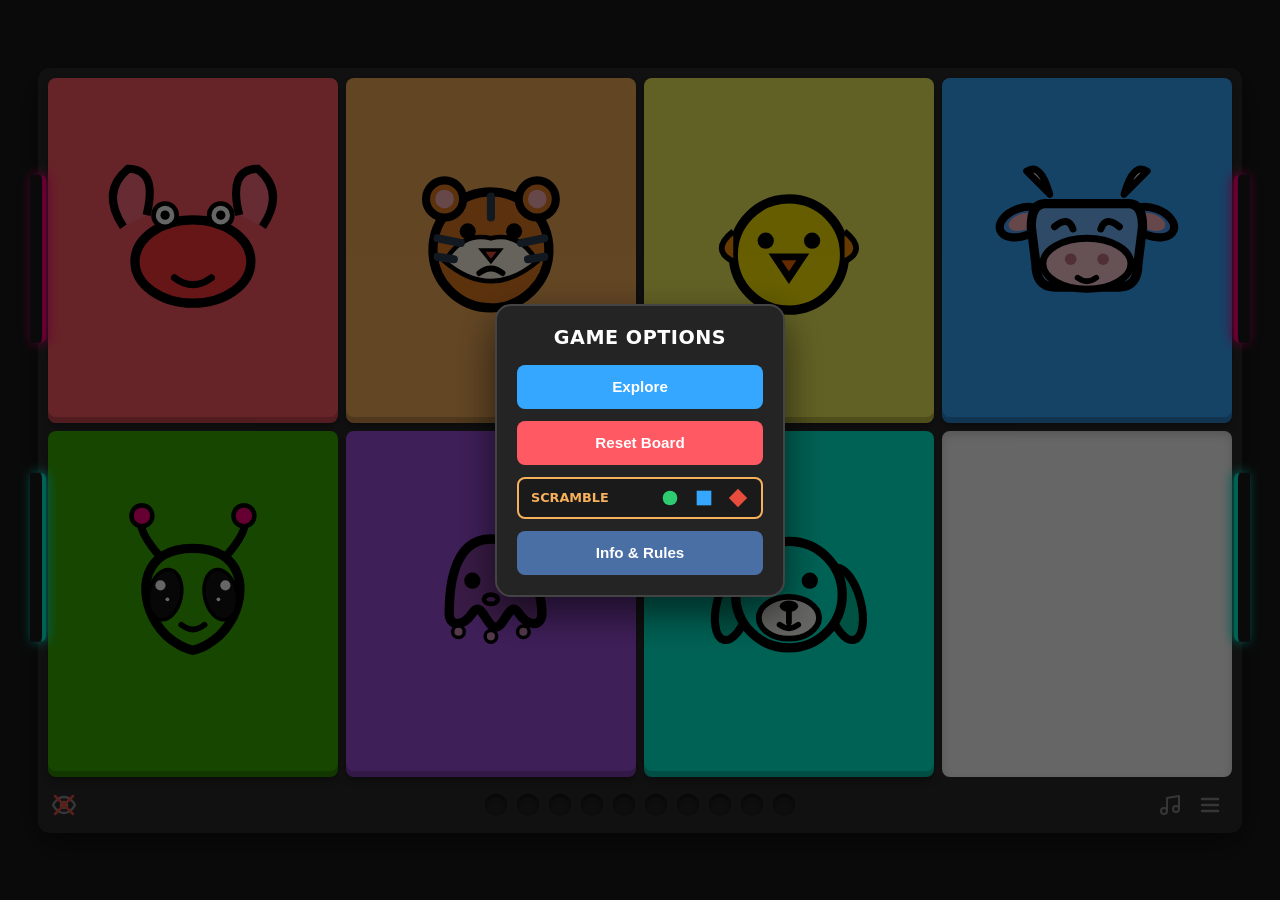
==== index.html @ 6afaab6a "Add files via upload" ====
<!DOCTYPE html>
<html lang="en">
<head>
    <meta charset="UTF-8">
    <meta name="viewport" content="viewport-fit=cover, width=device-width, initial-scale=1.0, minimum-scale=1.0, maximum-scale=1.0, user-scalable=no" />
    <meta name="theme-color" content="#000000" />
    <link rel="manifest" href="manifest.json">
    <meta name="apple-mobile-web-app-capable" content="yes">
    <meta name="apple-mobile-web-app-status-bar-style" content="black-translucent">

 <script>
  // Register the service worker
  if ('serviceWorker' in navigator) {
    window.addEventListener('load', () => {
      navigator.serviceWorker.register('./sw.js');
    });
  }
 </script>
    <title>Slide 'n Swap</title>
    <link rel="stylesheet" href="style.css">
</head>
<body>

    <div class="game-wrapper">

        <div class="game-container">
            <div class="door door-left door-top"></div>
            <div class="door door-right door-top"></div>
            <div class="door door-left door-bottom"></div>
            <div class="door door-right door-bottom"></div>

            <div class="grid" id="game-grid">
                <div class="tile tile-1" data-tile-id="0"><div class="character-slot"></div></div>
                <div class="tile tile-2" data-tile-id="1"><div class="character-slot"></div></div>
                <div class="tile tile-3" data-tile-id="2"><div class="character-slot"></div></div>
                <div class="tile tile-4" data-tile-id="3"><div class="character-slot"></div></div>
                <div class="tile tile-5" data-tile-id="4"><div class="character-slot"></div></div>
                <div class="tile tile-6" data-tile-id="5"><div class="character-slot"></div></div>
                <div class="tile tile-7" data-tile-id="6"><div class="character-slot"></div></div>
                <div class="tile tile-empty" data-tile-id="7"><div class="character-slot"></div></div>
            </div>

            <div class="jewel-dashboard-row">
  <button id="btn-eye-solution" class="track-action-btn state-blind" title="Toggle Solution Visibility">
    <svg viewBox="0 0 24 24" fill="none" stroke="currentColor" stroke-width="2.5" stroke-linecap="round" stroke-linejoin="round">
        <path d="M1 12s4-8 11-8 11 8 11 8-4 8-11 8-11-8-11-8z"></path>
        <circle cx="12" cy="12" r="3"></circle>
        <line class="eye-slash-1" x1="3" y1="3" x2="21" y2="21"></line>
        <line class="eye-slash-2" x1="21" y1="3" x2="3" y2="21"></line>
    </svg>
</button>

    <div class="jewel-track" id="jewel-track">
        <div class="jewel"></div>
        <div class="jewel"></div>
        <div class="jewel"></div>
        <div class="jewel"></div>
        <div class="jewel"></div>
        <div class="jewel"></div>
        <div class="jewel"></div>
        <div class="jewel"></div>
        <div class="jewel"></div>
        <div class="jewel"></div>
    </div>

    <div class="track-action-group-right">
       <button id="btn-audio-toggle" class="track-action-btn" aria-label="Toggle Music Loop">
    <svg id="svg-sound-on" viewBox="0 0 24 24" fill="none" stroke="currentColor" stroke-width="2" stroke-linecap="round" stroke-linejoin="round">
        <path d="M9 18V5l12-2v13"></path>
        <circle cx="6" cy="18" r="3"></circle>
        <circle cx="18" cy="16" r="3"></circle>
    </svg>
    
    <svg id="svg-sound-off" viewBox="0 0 24 24" fill="none" stroke="currentColor" stroke-width="2" stroke-linecap="round" stroke-linejoin="round" style="display: none;">
    <path d="M9 18V5l12-2v13"></path>
    <circle cx="6" cy="18" r="3"></circle>
    <circle cx="18" cy="16" r="3"></circle>
    <line x1="3" y1="3" x2="21" y2="21"></line>
</svg>
</button>

        <button id="btn-menu-trigger" class="track-action-btn" title="Game Menu">
            <svg viewBox="0 0 24 24" fill="none" stroke="currentColor" stroke-width="2.5" stroke-linecap="round" stroke-linejoin="round">
                <line x1="4" y1="12" x2="20" y2="12"></line>
                <line x1="4" y1="6" x2="20" y2="6"></line>
                <line x1="4" y1="18" x2="20" y2="18"></line>
            </svg>
        </button>
    </div>
</div>
        </div>

        <div class="menu-overlay" id="menu-overlay">
            <div class="menu-card">
                <h2 class="menu-title">Game Options</h2>

                <div class="menu-button-stack">
                    <button id="menu-btn-continue" class="menu-btn btn-prime">Continue</button>

                    <button id="menu-btn-reset" class="menu-btn btn-danger">Reset Board</button>

                    <div class="menu-scramble-wrapper">
                        <span class="scramble-mini-label">Scramble</span>
                        <div class="scramble-icons-row">
                            <button class="scramble-target-btn" id="scramble-easy" title="Easy Scramble">
                                <svg viewBox="0 0 24 24"><circle cx="12" cy="12" r="8" fill="#2ecc71"/></svg>
                            </button>
                            <button class="scramble-target-btn" id="scramble-medium" title="Medium Scramble">
                                <svg viewBox="0 0 24 24"><rect x="4" y="4" width="16" height="16" fill="#35a7ff"/></svg>
                            </button>
                            <button class="scramble-target-btn" id="scramble-hard" title="Hard Scramble">
                                <svg viewBox="0 0 24 24"><polygon points="12,2 22,12 12,22 2,12" fill="#e74c3c"/></svg>
                            </button>
                        </div>
                    </div>

                    <button id="menu-btn-info" class="menu-btn btn-info">Info &amp; Rules</button>
                </div>
            </div>
        </div>

    </div>
    <div id="custom-rules-overlay">
    <div class="custom-rules-card">
        <h2 class="custom-rules-title">How to Play</h2>

       <div class="custom-rules-body">
  <ul>
    <li><strong>Goal:</strong> Scramble the puzzle, then return each colored character to the tile that matches its color.</li>
    <li><strong>Slide &amp; Swap:</strong> Slide a character into an open tile. Whenever you move a character, its two neighbors swap places too!</li>
    <li><strong>Pac-Man Doors:</strong> Moving off the left or right edges wraps characters around to the opposite side. (Yes, characters wrapped around opposite edges count as neighbors!)</li>
    <li><strong>Hints:</strong> Tap the closed Eye icon to view the exact sequence of moves needed to solve the puzzle.</li>
</ul>
    <div class="custom-rules-footer">
        <p>Theoretical Basis:</p>
        <a href="https://homepages.gac.edu/~jsiehler/games/slideSwap-start.html" target="_blank">
            Slide &amp; Swap on Cubic Graphs ↗
        </a>
        
        <p style="margin-top: 10px;">Audio Credit:</p>
        <a href="https://www.youtube.com/@GoldenPalmRecorders/featured" target="_blank">
            Nebula, Artist: The Grey Room ↗
        </a>
    </div>
</div>

        <button id="btn-custom-rules-close">Back to Menu</button>
    </div>
</div>
    <script src="puzzle_library_final.js"></script>
    <script src="animal_templates.js"></script>
    <script src="app.js"></script>
</body>
</html>
---- style.css ----
* {
box-sizing: border-box;
margin: 0;
padding: 0;
}

/* 1. THE EMBEDDED UNDERLAY */
html {
    background-color: #000000 !important;
    width: 100%;
    height: 100%;
    overflow: hidden;
}

/* 2. THE PLAYING THEATER CANVAS */
body {
    width: 100%;
    height: 100%;
    background-color: #1a1a1a;
    padding: env(safe-area-inset-top, 0) env(safe-area-inset-right, 0) env(safe-area-inset-bottom, 0) env(safe-area-inset-left, 0);
    display: flex;
    justify-content: center;
    align-items: center;
    overflow: hidden;
    font-family: system-ui, -apple-system, BlinkMacSystemFont, 'Segoe UI', Roboto, sans-serif;
}

/* --- THE TRANSITION ENGINE (PORTRAIT INTO LANDSCAPE) --- */

/* Master alignment container */
.game-wrapper {
    display: flex;
    flex-direction: column;
    align-items: center;
    justify-content: center;
    width: 100%;
    height: 100%;
    transition: transform 0.3s cubic-bezier(0.4, 0, 0.2, 1);
}

/* THE SCREEN OPTIMIZER: Default Landscape Rules */
.game-container {
    position: relative;
    height: 85vh;          /* Adjusted slightly to guarantee toolbar clearance */
    width: 170vh;          /* Locked 2:1 aspect ratio matching the grid framework */
    max-width: 94vw;
    background: #2a2a2a;
    padding: 10px;
    border-radius: 12px;
    box-shadow: 0 12px 32px rgba(0, 0, 0, 0.5);
    display: flex;
    flex-direction: column;
    gap: 10px;
}

/* --- SMART AUTOROTATION FALLBACK ---
 *  If the game has started (.game-active) and they are holding it vertically,
 *  we rotate the entire wrapper 90 degrees so the board layouts fit perfectly. */
@media screen and (orientation: portrait) {
    body.game-active .game-wrapper {
        transform: rotate(90deg);
        transform-origin: center center;
        width: 100vh;  /* Swap viewport dependencies during rotation */
        height: 100vw;
    }

    body.game-active .game-container {
        height: 85vw;  /* Evaluates width as height because of the 90 deg canvas pivot */
        width: 170vw;
        max-width: 94vh;
    }
}

/* 2x4 Grid Core */
.grid {
    display: grid;
    grid-template-columns: repeat(4, 1fr);
    grid-template-rows: repeat(2, 1fr);
    gap: 8px;
    flex: 1;
    width: 100%;
}

/* Skinny Jewel Dashboard Row */
.jewel-dashboard-row {
    display: flex;
    justify-content: space-between;
    align-items: center;
    width: 100%;
    height: 36px;
    padding: 0 4px;
}

/* --- UPGRADED JEWEL CONTAINER & SIZING --- */
.jewel-track {
    display: flex;
    justify-content: center;
    align-items: center;
    gap: 10px;
    flex-grow: 1;
}

.jewel {
    width: 22px;
    height: 22px;
    border-radius: 50%;
    background-color: #222222;
    box-shadow: inset 0 2px 4px rgba(0, 0, 0, 0.6), 0 1px 1px rgba(255, 255, 255, 0.05);
    transition: all 0.25s ease-in-out;
}

#btn-eye-solution {
flex-basis: 76px;
display: flex;
justify-content: flex-start;
}

.track-action-group-right {
    flex-basis: 76px;
    display: flex;
    justify-content: flex-end;
    align-items: center;
    gap: 4px;
}

/* Inline Action Icons */
.track-action-btn {
    background: none;
    border: none;
    color: #888888;
    width: 36px;
    height: 36px;
    display: flex;
    align-items: center;
    justify-content: center;
    cursor: pointer;
    transition: opacity 0.2s ease, filter 0.2s ease, color 0.15s, transform 0.1s;
}

.track-action-btn:hover { color: #ffffff; }
.track-action-btn:active { transform: scale(0.9); }
.track-action-btn svg { width: 24px; height: 24px; }

#btn-eye-solution.inactive {
opacity: 0.4;
filter: grayscale(1);
}

#btn-eye-solution:not(.inactive) .eye-slash-line {
display: none;
}

/* --- HIGH-INTENSITY NEON GLOW STATES --- */
.jewel.jewel-red {
    background-color: hsl(355, 100%, 60%);
    box-shadow: 0 0 14px hsl(355, 100%, 60%), inset 0 2px 2px rgba(255, 255, 255, 0.6);
}
.jewel.jewel-orange {
    background-color: hsl(28, 100%, 55%);
    box-shadow: 0 0 14px hsl(28, 100%, 55%), inset 0 2px 2px rgba(255, 255, 255, 0.6);
}
.jewel.jewel-yellow {
    background-color: hsl(55, 100%, 55%);
    box-shadow: 0 0 14px hsl(55, 100%, 55%), inset 0 2px 2px rgba(255, 255, 255, 0.6);
}
.jewel.jewel-blue {
    background-color: hsl(205, 100%, 55%);
    box-shadow: 0 0 14px hsl(205, 100%, 55%), inset 0 2px 2px rgba(255, 255, 255, 0.6);
}
.jewel.jewel-green {
    background-color: hsl(101, 100%, 35%);
    box-shadow: 0 0 16px hsl(101, 100%, 35%), inset 0 2px 2px rgba(255, 255, 255, 0.5);
}
.jewel.jewel-purple {
    background-color: hsl(275, 100%, 60%);
    box-shadow: 0 0 14px hsl(275, 100%, 60%), inset 0 2px 2px rgba(255, 255, 255, 0.6);
}
.jewel.jewel-teal {
    background-color: hsl(170, 100%, 50%);
    box-shadow: 0 0 14px hsl(170, 100%, 50%), inset 0 2px 2px rgba(255, 255, 255, 0.6);
}

.jewel.unlit {
    background-color: #1a1a1a !important;
    box-shadow: inset 0 3px 5px rgba(0, 0, 0, 0.8) !important;
}

/* Base Tile Styling Elements */
.tile {
    position: relative;
    border-radius: 8px;
    display: flex;
    justify-content: center;
    align-items: center;
    box-shadow: inset 0 -6px 0 rgba(0, 0, 0, 0.2), 0 4px 6px rgba(0, 0, 0, 0.3);
    overflow: hidden;
    user-select: none;
}

.tile-1 { background-color: #ff5964; }
.tile-2 { background-color: #f7b05b; }
.tile-3 { background-color: #f5f35c; }
.tile-4 { background-color: #35a7ff; }
.tile-5 { background-color: #38b000; }
.tile-6 { background-color: #9d4edd; }
.tile-7 { background-color: #00f5d4; }
.tile-empty {
    background-color: #ffffff;
    box-shadow: inset 0 4px 8px rgba(0, 0, 0, 0.15);
}

.character-slot {
    width: 80%;
    height: 80%;
    display: flex;
    justify-content: center;
    align-items: center;
    cursor: pointer;
}

/* Pac-Man Portals Structuring */
.door {
    position: absolute;
    width: 16px;
    height: 22%;
    background-color: #1a1a1a;
    z-index: 10;
}

.door-left { left: -8px; border-radius: 0 6px 6px 0; }
.door-right { right: -8px; border-radius: 6px 0 0 6px; }
.door-top { top: 25%; transform: translateY(-50%); }
.door-bottom { top: 75%; transform: translateY(-100%); }

.door-top.door-left { border-right: 4px solid #ff007f; filter: drop-shadow(2px 0px 6px #ff007f); }
.door-top.door-right { border-left: 4px solid #ff007f; filter: drop-shadow(-2px 0px 6px #ff007f); }
.door-bottom.door-left { border-right: 4px solid #00f5d4; filter: drop-shadow(2px 0px 6px #00f5d4); }
.door-bottom.door-right { border-left: 4px solid #00f5d4; filter: drop-shadow(-2px 0px 6px #00f5d4); }

/* --- Full Screen Menu Overlay System --- */
#menu-overlay, #custom-rules-overlay {
touch-action: pan-y;
}

.menu-overlay {
    position: fixed;
    top: 0;
    left: 0;
    width: 100vw;
    height: 100vh;
    background-color: rgba(0, 0, 0, 0.6); /* Slightly darker context clarity */
    z-index: 500; /* Pulled forward over rotated environments */
    display: flex;
    justify-content: center;
    align-items: center;
    opacity: 0;
    pointer-events: none;
    transition: opacity 0.2s ease;
}

.menu-overlay.active {
    opacity: 1;
    pointer-events: auto;
}

.menu-card {
    background-color: #242424;
    border: 2px solid #444444;
    border-radius: 16px;
    width: 290px;
    padding: 20px;
    box-shadow: 0 16px 40px rgba(0, 0, 0, 0.6);
    text-align: center;
    transform: translateY(20px);
    transition: transform 0.2s ease;
}

.menu-overlay.active .menu-card {
    transform: translateY(0);
}

.menu-title {
    color: #ffffff;
    font-size: 1.2rem;
    font-weight: 700;
    margin-bottom: 16px;
    text-transform: uppercase;
    letter-spacing: 0.5px;
}

.menu-button-stack {
    display: flex;
    flex-direction: column;
    gap: 12px;
}

.menu-btn {
    width: 100%;
    height: 44px;
    font-size: 0.95rem;
    font-weight: 600;
    border: none;
    border-radius: 8px;
    cursor: pointer;
    color: #ffffff;
    transition: filter 0.1s, transform 0.1s;
}

.menu-btn:active { transform: scale(0.97); }
.menu-btn:hover { filter: brightness(1.1); }

.btn-prime { background-color: #35a7ff; }
.btn-danger { background-color: #ff5964; }
.btn-info { background-color: #4a6fa5; }

.menu-scramble-wrapper {
    background-color: #1a1a1a;
    border: 2px solid #f7b05b;
    border-radius: 8px;
    padding: 8px 12px;
    display: flex;
    align-items: center;
    justify-content: space-between;
}

.scramble-mini-label {
    color: #f7b05b;
    font-weight: 700;
    font-size: 0.8rem;
    text-transform: uppercase;
}

.scramble-icons-row {
    display: flex;
    gap: 12px;
    align-items: center;
}

.scramble-target-btn {
    background: none;
    border: none;
    cursor: pointer;
    width: 22px;
    height: 22px;
    padding: 0;
    transition: transform 0.1s;
}

.scramble-target-btn:active { transform: scale(0.85); }
.scramble-target-btn svg { width: 100%; height: 100%; }

.character-slot.at-home { animation: homeGlowPulse 1.6s infinite ease-in-out; }
@keyframes homeGlowPulse {
    0%, 100% { box-shadow: inset 0 0 12px rgba(0, 0, 0, 0.4); border-radius: 8px; }
    50% { box-shadow: inset 0 0 26px rgba(0, 0, 0, 0.9); border-radius: 8px; }
}

.jewel.lit {
    background-color: #00f5d4;
    box-shadow: 0 0 8px #00f5d4, inset 0 2px 2px rgba(255, 255, 255, 0.5);
}

.jewel.solved {
    background-color: #2ecc71;
    box-shadow: 0 0 12px #2ecc71, inset 0 2px 2px rgba(255, 255, 255, 0.5);
    animation: jewelWinPulse 1s infinite alternate;
}

@keyframes jewelWinPulse {
    0% { filter: brightness(1); transform: scale(1); }
    100% { filter: brightness(1.3); transform: scale(1.05); }
}

.jewel.hidden-mode {
    background-color: #2b2b36 !important;
    box-shadow: inset 0 2px 4px rgba(0, 0, 0, 0.7), 0 0 4px rgba(157, 78, 221, 0.2) !important;
    opacity: 1.0 !important;
}

#custom-rules-overlay {
position: fixed;
top: 0;
left: 0;
width: 100vw;
height: 100vh;
background-color: rgba(0, 0, 0, 0.6);
z-index: 600;
display: none;
overflow-y: auto;
-webkit-overflow-scrolling: touch;
padding: 20px 0;
box-sizing: border-box;
}

.custom-rules-card {
    background-color: #242424;
    border: 2px solid #f7b05b;
    border-radius: 16px;
    width: 290px;
    padding: 20px;
    box-shadow: 0 16px 40px rgba(0, 0, 0, 0.7);
    text-align: center;
    font-family: system-ui, -apple-system, sans-serif;
    margin: auto;
}

.custom-rules-title {
    color: #ffffff;
    font-size: 1.2rem;
    margin-bottom: 16px;
    text-transform: uppercase;
    letter-spacing: 0.5px;
}

.custom-rules-body ul {
    text-align: left;
    padding-left: 18px;
    line-height: 1.5;
    font-size: 14px;
    color: #e0e0e6;
    margin-bottom: 15px;
}

.custom-rules-body li {
    margin-bottom: 10px;
}

.custom-rules-footer {
    background: rgba(0, 0, 0, 0.2);
    padding: 8px;
    border-radius: 6px;
    margin-bottom: 15px;
    font-size: 13px;
}

.custom-rules-footer p {
    color: #888888;
    font-size: 11px;
    margin-bottom: 2px;
    text-transform: uppercase;
}

.custom-rules-footer a {
    color: #35a7ff;
    text-decoration: none;
    font-weight: bold;
}

#btn-custom-rules-close {
width: 100%;
height: 44px;
font-size: 0.95rem;
font-weight: 600;
border: none;
border-radius: 8px;
cursor: pointer;
background-color: #35a7ff;
color: #ffffff;
transition: transform 0.1s;
}

#btn-custom-rules-close:active {
transform: scale(0.97);
}

.track-action-btn.state-open .eye-slash-1,
.track-action-btn.state-open .eye-slash-2 {
    display: none;
}

.track-action-btn.state-closed .eye-slash-1 {
    display: block;
    opacity: 0.6;
}
.track-action-btn.state-closed .eye-slash-2 {
    display: none;
}

.track-action-btn.state-blind .eye-slash-1,
.track-action-btn.state-blind .eye-slash-2 {
    display: block;
    stroke: #e74c3c;
}
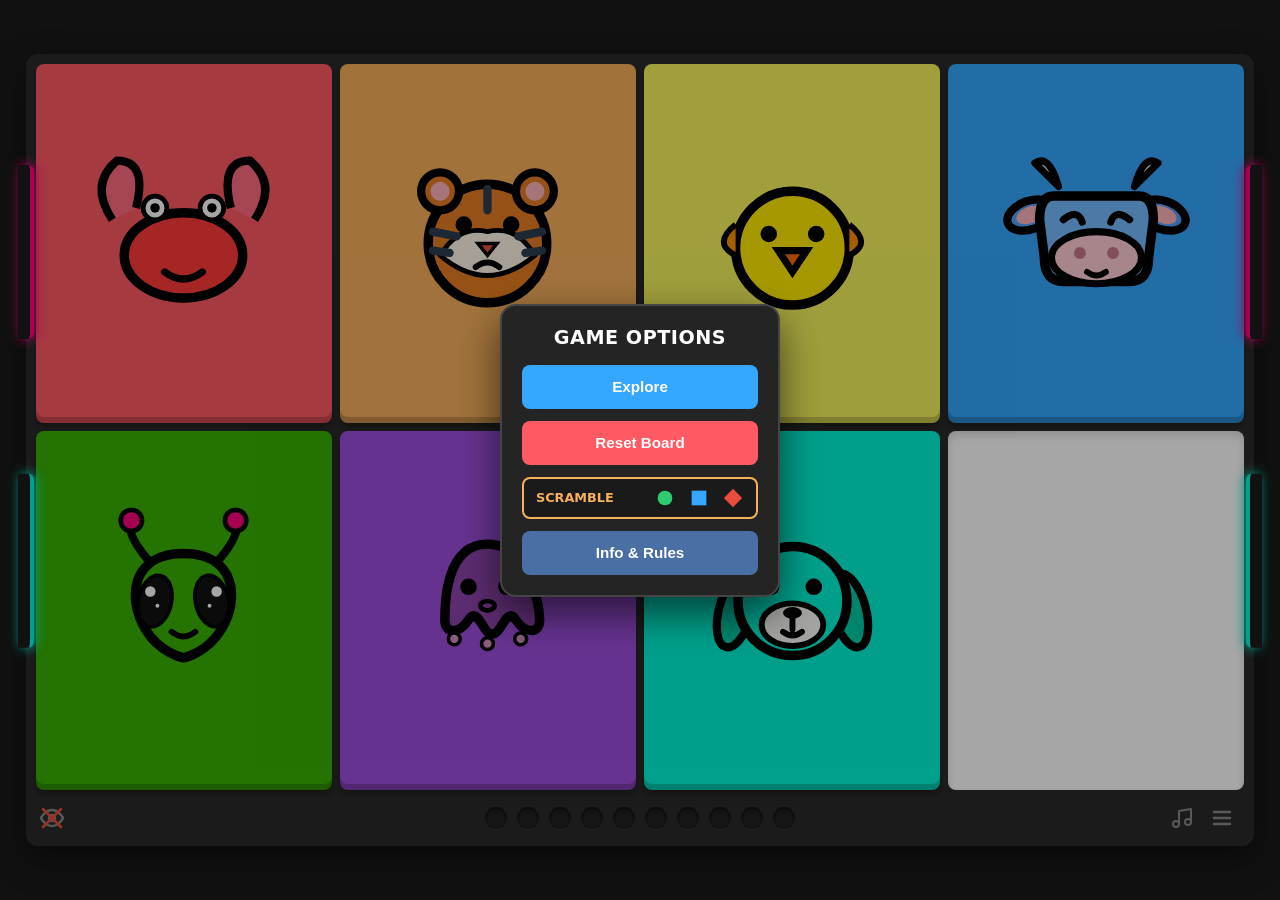
==== commit 23ae1e80: "Add files via upload" ====
--- a/index.html
+++ b/index.html
@@ -20,7 +20,12 @@
     <link rel="stylesheet" href="style.css">
 </head>
 <body>
-
+    <div class="rotate-device-hint">
+    <div class="hint-content">
+        <span class="hint-icon">🔄</span>
+        <p>Please rotate your device to landscape mode to play.</p>
+    </div>
+</div>
     <div class="game-wrapper">
 
         <div class="game-container">
--- a/style.css
+++ b/style.css
@@ -1,33 +1,35 @@
 * {
-box-sizing: border-box;
-margin: 0;
-padding: 0;
-}
-
-/* 1. THE EMBEDDED UNDERLAY */
+    box-sizing: border-box;
+    margin: 0;
+    padding: 0;
+}
+
+/* 1. THE EMBEDDED UNDERLAY (Fills the phone's outer notch/bezel edges) */
 html {
-    background-color: #000000 !important;
+    background-color: #000000 !important; /* Pure black outer frame */
     width: 100%;
     height: 100%;
     overflow: hidden;
 }
 
-/* 2. THE PLAYING THEATER CANVAS */
+/* 2. THE PLAYING THEATER CANVAS (Your sleek game screen) */
 body {
     width: 100%;
     height: 100%;
-    background-color: #1a1a1a;
+    background-color: #1a1a1a; /* Your preferred dark charcoal canvas stays intact! */
+    
+    /* Safely bleed the charcoal background out to the screen edges, 
+       while letting the 'html' rule above keep the status borders masked */
     padding: env(safe-area-inset-top, 0) env(safe-area-inset-right, 0) env(safe-area-inset-bottom, 0) env(safe-area-inset-left, 0);
+
+    /* Keep your perfect centered layout mechanics */
     display: flex;
     justify-content: center;
     align-items: center;
     overflow: hidden;
     font-family: system-ui, -apple-system, BlinkMacSystemFont, 'Segoe UI', Roboto, sans-serif;
 }
-
-/* --- THE TRANSITION ENGINE (PORTRAIT INTO LANDSCAPE) --- */
-
-/* Master alignment container */
+/* Master alignment container - strips out extra vertical padding completely */
 .game-wrapper {
     display: flex;
     flex-direction: column;
@@ -35,59 +37,44 @@
     justify-content: center;
     width: 100%;
     height: 100%;
-    transition: transform 0.3s cubic-bezier(0.4, 0, 0.2, 1);
-}
-
-/* THE SCREEN OPTIMIZER: Default Landscape Rules */
+}
+
+/* THE VERTICAL MAXIMIZER:
+ * Instead of tracking width, we lock height to 88% of the physical screen height.
+ * Since the board matrix is a 4x2 grid (a 2:1 ratio), the width becomes exactly double that!
+ */
 .game-container {
     position: relative;
-    height: 85vh;          /* Adjusted slightly to guarantee toolbar clearance */
-    width: 170vh;          /* Locked 2:1 aspect ratio matching the grid framework */
-    max-width: 94vw;
+    height: 88vh;          /* Consumes nearly all vertical screen estate safely */
+    width: 176vh;          /* Mathematically locked 2:1 aspect ratio asset box (88 * 2) */
+    max-width: 96vw;       /* Safety guardrail so it doesn't bleed off the sides on ultra-narrow phones */
+
     background: #2a2a2a;
-    padding: 10px;
-    border-radius: 12px;
+    padding: 10px;         /* Leaner internal padding to maximize the scale of the inner grid tiles */
+    border-radius: 12px;   /* Slightly tighter corners to match the dense mobile profile */
     box-shadow: 0 12px 32px rgba(0, 0, 0, 0.5);
     display: flex;
     flex-direction: column;
-    gap: 10px;
-}
-
-/* --- SMART AUTOROTATION FALLBACK ---
- *  If the game has started (.game-active) and they are holding it vertically,
- *  we rotate the entire wrapper 90 degrees so the board layouts fit perfectly. */
-@media screen and (orientation: portrait) {
-    body.game-active .game-wrapper {
-        transform: rotate(90deg);
-        transform-origin: center center;
-        width: 100vh;  /* Swap viewport dependencies during rotation */
-        height: 100vw;
-    }
-
-    body.game-active .game-container {
-        height: 85vw;  /* Evaluates width as height because of the 90 deg canvas pivot */
-        width: 170vw;
-        max-width: 94vh;
-    }
-}
-
-/* 2x4 Grid Core */
+    gap: 10px;             /* Snug gap between tiles and the jewel track */
+}
+
+/* 2x4 Grid Core - Automatically expands to perfectly soak up the new tall container canvas */
 .grid {
     display: grid;
     grid-template-columns: repeat(4, 1fr);
     grid-template-rows: repeat(2, 1fr);
-    gap: 8px;
+    gap: 8px;              /* Tighter tile gutters for a massive, clean arcade tile look */
     flex: 1;
     width: 100%;
 }
 
-/* Skinny Jewel Dashboard Row */
+/* Skinny Jewel Dashboard Row - Sits right at the base with zero wasted margins */
 .jewel-dashboard-row {
     display: flex;
-    justify-content: space-between;
+    justify-content: space-between; /* Spreads flanking zones perfectly edge-to-edge */
     align-items: center;
     width: 100%;
-    height: 36px;
+    height: 36px;          /* Adjusted slightly to scale cleanly with 36px action buttons */
     padding: 0 4px;
 }
 
@@ -96,34 +83,37 @@
     display: flex;
     justify-content: center;
     align-items: center;
-    gap: 10px;
-    flex-grow: 1;
+    gap: 10px;             /* Generous spacing between indicators */
+    flex-grow: 1;          /* Claims the entire middle row column channel dynamically */
 }
 
 .jewel {
-    width: 22px;
-    height: 22px;
+    width: 22px;        /* Increased size from standard dots */
+    height: 22px;       /* Increased size from standard dots */
     border-radius: 50%;
-    background-color: #222222;
+    background-color: #222222; /* Sleek, dark default socket */
     box-shadow: inset 0 2px 4px rgba(0, 0, 0, 0.6), 0 1px 1px rgba(255, 255, 255, 0.05);
-    transition: all 0.25s ease-in-out;
-}
-
+    transition: all 0.25s ease-in-out; /* Smooth transition when colors snap change */
+}
+
+/* --- THE SYMMETRICAL CENTERING EQUILIBRIUM --- */
+/* We allocate identical layout footprints (2 buttons + gap = 76px) to both boundaries
+ *  to secure absolute pixel alignment for the center track element. */
 #btn-eye-solution {
 flex-basis: 76px;
 display: flex;
-justify-content: flex-start;
+justify-content: flex-start; /* Aligns eye icon flat against the far-left border */
 }
 
 .track-action-group-right {
     flex-basis: 76px;
     display: flex;
-    justify-content: flex-end;
-    align-items: center;
-    gap: 4px;
-}
-
-/* Inline Action Icons */
+    justify-content: flex-end;   /* Aligns menu icon flat against the far-right border */
+    align-items: center;
+    gap: 4px;                    /* Separation spacing between your mute and menu buttons */
+}
+
+/* Inline Action Icons Left/Right of Jewels */
 .track-action-btn {
     background: none;
     border: none;
@@ -141,16 +131,18 @@
 .track-action-btn:active { transform: scale(0.9); }
 .track-action-btn svg { width: 24px; height: 24px; }
 
+/* Optional visual feedback for the eye button itself when active vs inactive */
 #btn-eye-solution.inactive {
 opacity: 0.4;
 filter: grayscale(1);
 }
 
+/* When the eye button is active (showing solutions), hide the crossed-out slash line */
 #btn-eye-solution:not(.inactive) .eye-slash-line {
 display: none;
 }
 
-/* --- HIGH-INTENSITY NEON GLOW STATES --- */
+/* --- HIGH-INTENSITY NEON EMBEDDED GLOW STATES --- */
 .jewel.jewel-red {
     background-color: hsl(355, 100%, 60%);
     box-shadow: 0 0 14px hsl(355, 100%, 60%), inset 0 2px 2px rgba(255, 255, 255, 0.6);
@@ -168,6 +160,7 @@
     box-shadow: 0 0 14px hsl(205, 100%, 55%), inset 0 2px 2px rgba(255, 255, 255, 0.6);
 }
 .jewel.jewel-green {
+    /* 🎨 MATCHED TO TILE-5 (#38b000) */
     background-color: hsl(101, 100%, 35%);
     box-shadow: 0 0 16px hsl(101, 100%, 35%), inset 0 2px 2px rgba(255, 255, 255, 0.5);
 }
@@ -180,6 +173,7 @@
     box-shadow: 0 0 14px hsl(170, 100%, 50%), inset 0 2px 2px rgba(255, 255, 255, 0.6);
 }
 
+/* For complete unlit placeholder slots */
 .jewel.unlit {
     background-color: #1a1a1a !important;
     box-shadow: inset 0 3px 5px rgba(0, 0, 0, 0.8) !important;
@@ -217,7 +211,7 @@
     align-items: center;
     cursor: pointer;
 }
-
+/* Pac-Man Portals Structuring */
 /* Pac-Man Portals Structuring */
 .door {
     position: absolute;
@@ -229,9 +223,23 @@
 
 .door-left { left: -8px; border-radius: 0 6px 6px 0; }
 .door-right { right: -8px; border-radius: 6px 0 0 6px; }
-.door-top { top: 25%; transform: translateY(-50%); }
-.door-bottom { top: 75%; transform: translateY(-100%); }
-
+
+/* TOP PORTAL CONFIGURATION */
+.door-top {
+    top: 25%;
+    transform: translateY(-50%); /* Keeps default middle anchoring */
+}
+
+/* BOTTOM PORTAL CONFIGURATION */
+.door-bottom {
+    top: 75%;
+    transform: translateY(-100%); /* NEW: Pulls the element up by an extra 1/2 door height! */
+}
+
+.door-left { left: -8px; border-radius: 0 6px 6px 0; }
+.door-right { right: -8px; border-radius: 6px 0 0 6px; }
+
+/* --- Keep all your excellent neon glow states exactly the same --- */
 .door-top.door-left { border-right: 4px solid #ff007f; filter: drop-shadow(2px 0px 6px #ff007f); }
 .door-top.door-right { border-left: 4px solid #ff007f; filter: drop-shadow(-2px 0px 6px #ff007f); }
 .door-bottom.door-left { border-right: 4px solid #00f5d4; filter: drop-shadow(2px 0px 6px #00f5d4); }
@@ -239,17 +247,21 @@
 
 /* --- Full Screen Menu Overlay System --- */
 #menu-overlay, #custom-rules-overlay {
+/* ... your existing styling rules ... */
+
+/* Disables pinch-zoom and double-tap zoom, but allows normal vertical scrolling */
 touch-action: pan-y;
 }
-
 .menu-overlay {
     position: fixed;
     top: 0;
     left: 0;
     width: 100vw;
     height: 100vh;
-    background-color: rgba(0, 0, 0, 0.6); /* Slightly darker context clarity */
-    z-index: 500; /* Pulled forward over rotated environments */
+    background-color: rgba(0, 0, 0, 0.35);
+    backdrop-filter: none;
+    -webkit-backdrop-filter: none;
+    z-index: 100;
     display: flex;
     justify-content: center;
     align-items: center;
@@ -258,6 +270,7 @@
     transition: opacity 0.2s ease;
 }
 
+/* Active overlay state toggle */
 .menu-overlay.active {
     opacity: 1;
     pointer-events: auto;
@@ -267,7 +280,7 @@
     background-color: #242424;
     border: 2px solid #444444;
     border-radius: 16px;
-    width: 290px;
+    width: 280px;
     padding: 20px;
     box-shadow: 0 16px 40px rgba(0, 0, 0, 0.6);
     text-align: center;
@@ -294,6 +307,7 @@
     gap: 12px;
 }
 
+/* Action button configurations inside overlay stack */
 .menu-btn {
     width: 100%;
     height: 44px;
@@ -313,6 +327,7 @@
 .btn-danger { background-color: #ff5964; }
 .btn-info { background-color: #4a6fa5; }
 
+/* Custom Embedded Scramble block in the card framework */
 .menu-scramble-wrapper {
     background-color: #1a1a1a;
     border: 2px solid #f7b05b;
@@ -349,17 +364,20 @@
 .scramble-target-btn:active { transform: scale(0.85); }
 .scramble-target-btn svg { width: 100%; height: 100%; }
 
+/* Home Glow Pulsing System Rules */
 .character-slot.at-home { animation: homeGlowPulse 1.6s infinite ease-in-out; }
 @keyframes homeGlowPulse {
     0%, 100% { box-shadow: inset 0 0 12px rgba(0, 0, 0, 0.4); border-radius: 8px; }
     50% { box-shadow: inset 0 0 26px rgba(0, 0, 0, 0.9); border-radius: 8px; }
 }
 
+/* When a jewel is active/lit during gameplay */
 .jewel.lit {
     background-color: #00f5d4;
     box-shadow: 0 0 8px #00f5d4, inset 0 2px 2px rgba(255, 255, 255, 0.5);
 }
 
+/* When the game is won, flash all jewels neon green! */
 .jewel.solved {
     background-color: #2ecc71;
     box-shadow: 0 0 12px #2ecc71, inset 0 2px 2px rgba(255, 255, 255, 0.5);
@@ -371,12 +389,14 @@
     100% { filter: brightness(1.3); transform: scale(1.05); }
 }
 
+/* Mask state when the user is playing blind (solution hidden) */
 .jewel.hidden-mode {
     background-color: #2b2b36 !important;
     box-shadow: inset 0 2px 4px rgba(0, 0, 0, 0.7), 0 0 4px rgba(157, 78, 221, 0.2) !important;
     opacity: 1.0 !important;
 }
 
+/* Custom Isolated Overlay Container - Now Scrollable */
 #custom-rules-overlay {
 position: fixed;
 top: 0;
@@ -384,7 +404,7 @@
 width: 100vw;
 height: 100vh;
 background-color: rgba(0, 0, 0, 0.6);
-z-index: 600;
+z-index: 200;
 display: none;
 overflow-y: auto;
 -webkit-overflow-scrolling: touch;
@@ -392,6 +412,7 @@
 box-sizing: border-box;
 }
 
+/* The Content Card Box - Shifted to flex margins for safe scrolling */
 .custom-rules-card {
     background-color: #242424;
     border: 2px solid #f7b05b;
@@ -446,6 +467,7 @@
     font-weight: bold;
 }
 
+/* Dedicated Dismiss Button styling */
 #btn-custom-rules-close {
 width: 100%;
 height: 44px;
@@ -462,12 +484,15 @@
 #btn-custom-rules-close:active {
 transform: scale(0.97);
 }
-
+/* --- Eye Button State Modifiers --- */
+
+/* State 0: Open Eye -> Hide all slash lines */
 .track-action-btn.state-open .eye-slash-1,
 .track-action-btn.state-open .eye-slash-2 {
     display: none;
 }
 
+/* State 1: Closed Eye -> Show only the first slash line */
 .track-action-btn.state-closed .eye-slash-1 {
     display: block;
     opacity: 0.6;
@@ -476,8 +501,43 @@
     display: none;
 }
 
+/* State 2: Fully Blind Eye -> Show both lines making a distinct X overlay */
 .track-action-btn.state-blind .eye-slash-1,
 .track-action-btn.state-blind .eye-slash-2 {
     display: block;
-    stroke: #e74c3c;
-}
+    stroke: #e74c3c; /* Optional: turn lines red for a cool hardcore look */
+}
+/* By default, hide the hint completely */
+.rotate-device-hint {
+    display: none;
+    position: fixed;
+    top: 0;
+    left: 0;
+    width: 100vw;
+    height: 100vh;
+    background-color: #111111; /* Match your game background */
+    color: #ffffff;
+    z-index: 9999; /* Stay on top of everything */
+    justify-content: center;
+    align-items: center;
+    text-align: center;
+}
+
+/* 📱 ONLY show the hint if the device is held vertically (Portrait) */
+@media screen and (orientation: portrait) {
+    .rotate-device-hint {
+        display: flex;
+    }
+}
+
+/* Subtle animation to make the icon look like it's tilting */
+.hint-icon {
+    font-size: 3rem;
+    display: inline-block;
+    animation: pulseRotation 2s infinite ease-in-out;
+}
+
+@keyframes pulseRotation {
+    0%, 100% { transform: rotate(0deg); }
+    50% { transform: rotate(-90deg); }
+}
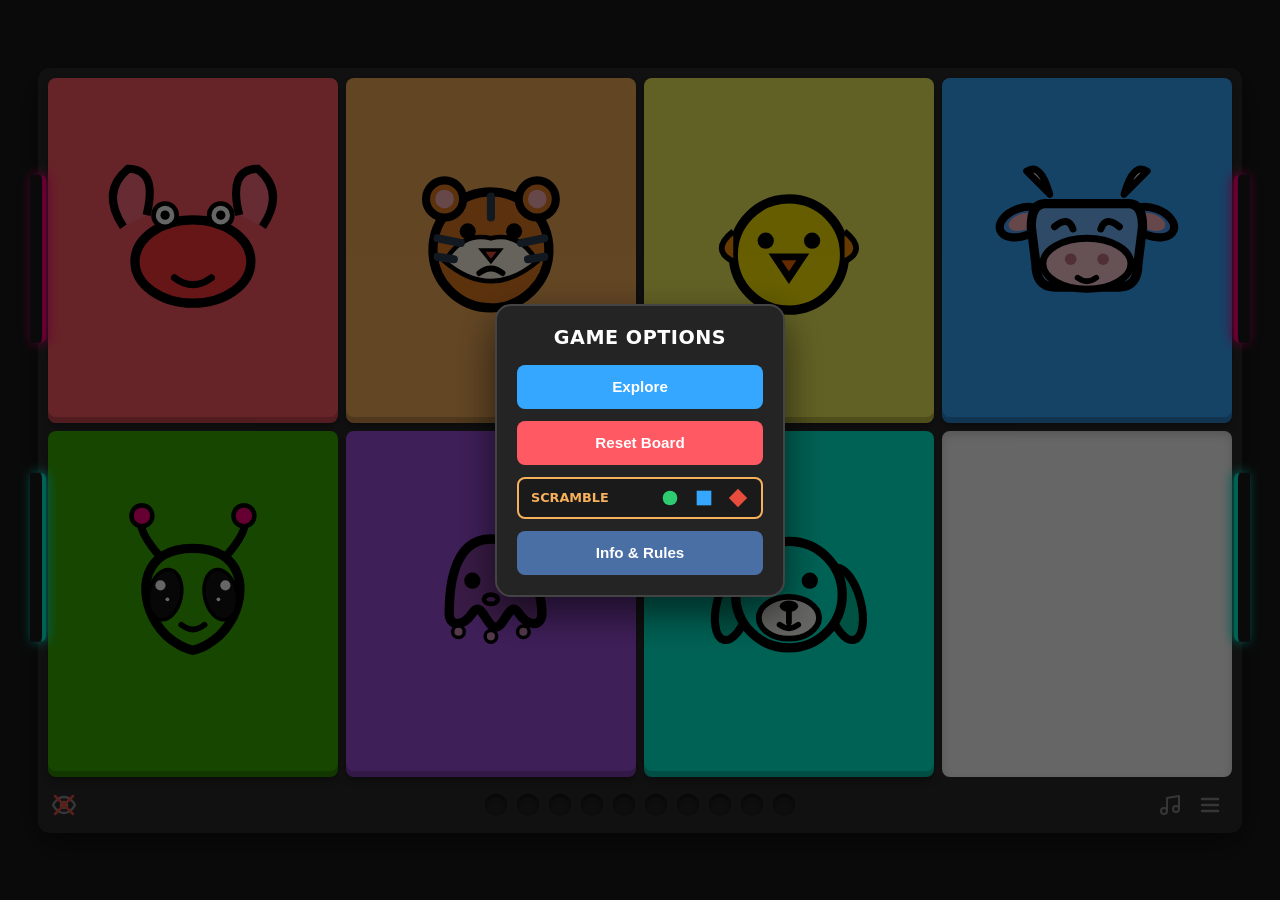
==== commit 69aa2d03: "Add files via upload" ====
--- a/index.html
+++ b/index.html
@@ -17,15 +17,11 @@
   }
  </script>
     <title>Slide 'n Swap</title>
-    <link rel="stylesheet" href="style.css">
+    <!-- Change ?v=1 to ?v=2, ?v=3, etc., when you change the CSS -->
+    <link rel="stylesheet" href="style.css?v=2">
 </head>
 <body>
-    <div class="rotate-device-hint">
-    <div class="hint-content">
-        <span class="hint-icon">🔄</span>
-        <p>Please rotate your device to landscape mode to play.</p>
-    </div>
-</div>
+
     <div class="game-wrapper">
 
         <div class="game-container">
--- a/style.css
+++ b/style.css
@@ -1,35 +1,33 @@
 * {
-    box-sizing: border-box;
-    margin: 0;
-    padding: 0;
-}
-
-/* 1. THE EMBEDDED UNDERLAY (Fills the phone's outer notch/bezel edges) */
+box-sizing: border-box;
+margin: 0;
+padding: 0;
+}
+
+/* 1. THE EMBEDDED UNDERLAY */
 html {
-    background-color: #000000 !important; /* Pure black outer frame */
+    background-color: #000000 !important;
     width: 100%;
     height: 100%;
     overflow: hidden;
 }
 
-/* 2. THE PLAYING THEATER CANVAS (Your sleek game screen) */
+/* 2. THE PLAYING THEATER CANVAS */
 body {
     width: 100%;
     height: 100%;
-    background-color: #1a1a1a; /* Your preferred dark charcoal canvas stays intact! */
-    
-    /* Safely bleed the charcoal background out to the screen edges, 
-       while letting the 'html' rule above keep the status borders masked */
+    background-color: #1a1a1a;
     padding: env(safe-area-inset-top, 0) env(safe-area-inset-right, 0) env(safe-area-inset-bottom, 0) env(safe-area-inset-left, 0);
-
-    /* Keep your perfect centered layout mechanics */
     display: flex;
     justify-content: center;
     align-items: center;
     overflow: hidden;
     font-family: system-ui, -apple-system, BlinkMacSystemFont, 'Segoe UI', Roboto, sans-serif;
 }
-/* Master alignment container - strips out extra vertical padding completely */
+
+/* --- THE TRANSITION ENGINE (PORTRAIT INTO LANDSCAPE) --- */
+
+/* Master alignment container */
 .game-wrapper {
     display: flex;
     flex-direction: column;
@@ -37,44 +35,66 @@
     justify-content: center;
     width: 100%;
     height: 100%;
-}
-
-/* THE VERTICAL MAXIMIZER:
- * Instead of tracking width, we lock height to 88% of the physical screen height.
- * Since the board matrix is a 4x2 grid (a 2:1 ratio), the width becomes exactly double that!
- */
+    transition: transform 0.3s cubic-bezier(0.4, 0, 0.2, 1);
+}
+
+/* THE SCREEN OPTIMIZER: Default Landscape Rules */
 .game-container {
     position: relative;
-    height: 88vh;          /* Consumes nearly all vertical screen estate safely */
-    width: 176vh;          /* Mathematically locked 2:1 aspect ratio asset box (88 * 2) */
-    max-width: 96vw;       /* Safety guardrail so it doesn't bleed off the sides on ultra-narrow phones */
-
+    height: 85vh;          /* Adjusted slightly to guarantee toolbar clearance */
+    width: 170vh;          /* Locked 2:1 aspect ratio matching the grid framework */
+    max-width: 94vw;
     background: #2a2a2a;
-    padding: 10px;         /* Leaner internal padding to maximize the scale of the inner grid tiles */
-    border-radius: 12px;   /* Slightly tighter corners to match the dense mobile profile */
+    padding: 10px;
+    border-radius: 12px;
     box-shadow: 0 12px 32px rgba(0, 0, 0, 0.5);
     display: flex;
     flex-direction: column;
-    gap: 10px;             /* Snug gap between tiles and the jewel track */
-}
-
-/* 2x4 Grid Core - Automatically expands to perfectly soak up the new tall container canvas */
+    gap: 10px;
+}
+
+/* --- SMART AUTOROTATION FALLBACK ---
+ *  If the game has started (.game-active) and they are holding it vertically,
+ *  we rotate the entire wrapper 90 degrees so the board layouts fit perfectly. */
+/* --- FIXED AUTOROTATION FALLBACK --- */
+@media screen and (orientation: portrait) {
+    /* 1. Spin the outer wrapper, but clamp its bounds to the vertical screen */
+    body.game-active .game-wrapper {
+        transform: rotate(90deg);
+        transform-origin: center center;
+        width: 100vh;  /* Its functional width is now the physical screen height */
+        height: 100vw; /* Its functional height is now the physical screen width */
+    }
+
+    /* 2. Redefine the board container using inverted viewport units (vw <-> vh) */
+    body.game-active .game-container {
+        /* Since we spun 90deg, 'height' controls the horizontal span on screen */
+        height: 85vw;
+        /* 'width' controls the vertical span on screen, maintaining the 2:1 ratio */
+        width: 170vw;
+        /* Clamp to the vertical screen's physical width so it can never squish */
+        max-width: 94vh;
+        max-height: 100vh;
+    }
+}
+
+/* 2x4 Grid Core */
 .grid {
     display: grid;
     grid-template-columns: repeat(4, 1fr);
     grid-template-rows: repeat(2, 1fr);
-    gap: 8px;              /* Tighter tile gutters for a massive, clean arcade tile look */
+    gap: 8px;
     flex: 1;
     width: 100%;
 }
 
-/* Skinny Jewel Dashboard Row - Sits right at the base with zero wasted margins */
+/* Skinny Jewel Dashboard Row */
 .jewel-dashboard-row {
     display: flex;
-    justify-content: space-between; /* Spreads flanking zones perfectly edge-to-edge */
-    align-items: center;
-    width: 100%;
-    height: 36px;          /* Adjusted slightly to scale cleanly with 36px action buttons */
+    justify-content: space-between;
+    align-items: center;
+    width: 100%;
+    height: 36px;
     padding: 0 4px;
 }
 
@@ -83,37 +103,34 @@
     display: flex;
     justify-content: center;
     align-items: center;
-    gap: 10px;             /* Generous spacing between indicators */
-    flex-grow: 1;          /* Claims the entire middle row column channel dynamically */
+    gap: 10px;
+    flex-grow: 1;
 }
 
 .jewel {
-    width: 22px;        /* Increased size from standard dots */
-    height: 22px;       /* Increased size from standard dots */
+    width: 22px;
+    height: 22px;
     border-radius: 50%;
-    background-color: #222222; /* Sleek, dark default socket */
+    background-color: #222222;
     box-shadow: inset 0 2px 4px rgba(0, 0, 0, 0.6), 0 1px 1px rgba(255, 255, 255, 0.05);
-    transition: all 0.25s ease-in-out; /* Smooth transition when colors snap change */
-}
-
-/* --- THE SYMMETRICAL CENTERING EQUILIBRIUM --- */
-/* We allocate identical layout footprints (2 buttons + gap = 76px) to both boundaries
- *  to secure absolute pixel alignment for the center track element. */
+    transition: all 0.25s ease-in-out;
+}
+
 #btn-eye-solution {
 flex-basis: 76px;
 display: flex;
-justify-content: flex-start; /* Aligns eye icon flat against the far-left border */
+justify-content: flex-start;
 }
 
 .track-action-group-right {
     flex-basis: 76px;
     display: flex;
-    justify-content: flex-end;   /* Aligns menu icon flat against the far-right border */
-    align-items: center;
-    gap: 4px;                    /* Separation spacing between your mute and menu buttons */
-}
-
-/* Inline Action Icons Left/Right of Jewels */
+    justify-content: flex-end;
+    align-items: center;
+    gap: 4px;
+}
+
+/* Inline Action Icons */
 .track-action-btn {
     background: none;
     border: none;
@@ -131,18 +148,16 @@
 .track-action-btn:active { transform: scale(0.9); }
 .track-action-btn svg { width: 24px; height: 24px; }
 
-/* Optional visual feedback for the eye button itself when active vs inactive */
 #btn-eye-solution.inactive {
 opacity: 0.4;
 filter: grayscale(1);
 }
 
-/* When the eye button is active (showing solutions), hide the crossed-out slash line */
 #btn-eye-solution:not(.inactive) .eye-slash-line {
 display: none;
 }
 
-/* --- HIGH-INTENSITY NEON EMBEDDED GLOW STATES --- */
+/* --- HIGH-INTENSITY NEON GLOW STATES --- */
 .jewel.jewel-red {
     background-color: hsl(355, 100%, 60%);
     box-shadow: 0 0 14px hsl(355, 100%, 60%), inset 0 2px 2px rgba(255, 255, 255, 0.6);
@@ -160,7 +175,6 @@
     box-shadow: 0 0 14px hsl(205, 100%, 55%), inset 0 2px 2px rgba(255, 255, 255, 0.6);
 }
 .jewel.jewel-green {
-    /* 🎨 MATCHED TO TILE-5 (#38b000) */
     background-color: hsl(101, 100%, 35%);
     box-shadow: 0 0 16px hsl(101, 100%, 35%), inset 0 2px 2px rgba(255, 255, 255, 0.5);
 }
@@ -173,7 +187,6 @@
     box-shadow: 0 0 14px hsl(170, 100%, 50%), inset 0 2px 2px rgba(255, 255, 255, 0.6);
 }
 
-/* For complete unlit placeholder slots */
 .jewel.unlit {
     background-color: #1a1a1a !important;
     box-shadow: inset 0 3px 5px rgba(0, 0, 0, 0.8) !important;
@@ -211,7 +224,7 @@
     align-items: center;
     cursor: pointer;
 }
-/* Pac-Man Portals Structuring */
+
 /* Pac-Man Portals Structuring */
 .door {
     position: absolute;
@@ -223,23 +236,9 @@
 
 .door-left { left: -8px; border-radius: 0 6px 6px 0; }
 .door-right { right: -8px; border-radius: 6px 0 0 6px; }
-
-/* TOP PORTAL CONFIGURATION */
-.door-top {
-    top: 25%;
-    transform: translateY(-50%); /* Keeps default middle anchoring */
-}
-
-/* BOTTOM PORTAL CONFIGURATION */
-.door-bottom {
-    top: 75%;
-    transform: translateY(-100%); /* NEW: Pulls the element up by an extra 1/2 door height! */
-}
-
-.door-left { left: -8px; border-radius: 0 6px 6px 0; }
-.door-right { right: -8px; border-radius: 6px 0 0 6px; }
-
-/* --- Keep all your excellent neon glow states exactly the same --- */
+.door-top { top: 25%; transform: translateY(-50%); }
+.door-bottom { top: 75%; transform: translateY(-100%); }
+
 .door-top.door-left { border-right: 4px solid #ff007f; filter: drop-shadow(2px 0px 6px #ff007f); }
 .door-top.door-right { border-left: 4px solid #ff007f; filter: drop-shadow(-2px 0px 6px #ff007f); }
 .door-bottom.door-left { border-right: 4px solid #00f5d4; filter: drop-shadow(2px 0px 6px #00f5d4); }
@@ -247,21 +246,17 @@
 
 /* --- Full Screen Menu Overlay System --- */
 #menu-overlay, #custom-rules-overlay {
-/* ... your existing styling rules ... */
-
-/* Disables pinch-zoom and double-tap zoom, but allows normal vertical scrolling */
 touch-action: pan-y;
 }
+
 .menu-overlay {
     position: fixed;
     top: 0;
     left: 0;
     width: 100vw;
     height: 100vh;
-    background-color: rgba(0, 0, 0, 0.35);
-    backdrop-filter: none;
-    -webkit-backdrop-filter: none;
-    z-index: 100;
+    background-color: rgba(0, 0, 0, 0.6); /* Slightly darker context clarity */
+    z-index: 500; /* Pulled forward over rotated environments */
     display: flex;
     justify-content: center;
     align-items: center;
@@ -270,7 +265,6 @@
     transition: opacity 0.2s ease;
 }
 
-/* Active overlay state toggle */
 .menu-overlay.active {
     opacity: 1;
     pointer-events: auto;
@@ -280,7 +274,7 @@
     background-color: #242424;
     border: 2px solid #444444;
     border-radius: 16px;
-    width: 280px;
+    width: 290px;
     padding: 20px;
     box-shadow: 0 16px 40px rgba(0, 0, 0, 0.6);
     text-align: center;
@@ -307,7 +301,6 @@
     gap: 12px;
 }
 
-/* Action button configurations inside overlay stack */
 .menu-btn {
     width: 100%;
     height: 44px;
@@ -327,7 +320,6 @@
 .btn-danger { background-color: #ff5964; }
 .btn-info { background-color: #4a6fa5; }
 
-/* Custom Embedded Scramble block in the card framework */
 .menu-scramble-wrapper {
     background-color: #1a1a1a;
     border: 2px solid #f7b05b;
@@ -364,20 +356,17 @@
 .scramble-target-btn:active { transform: scale(0.85); }
 .scramble-target-btn svg { width: 100%; height: 100%; }
 
-/* Home Glow Pulsing System Rules */
 .character-slot.at-home { animation: homeGlowPulse 1.6s infinite ease-in-out; }
 @keyframes homeGlowPulse {
     0%, 100% { box-shadow: inset 0 0 12px rgba(0, 0, 0, 0.4); border-radius: 8px; }
     50% { box-shadow: inset 0 0 26px rgba(0, 0, 0, 0.9); border-radius: 8px; }
 }
 
-/* When a jewel is active/lit during gameplay */
 .jewel.lit {
     background-color: #00f5d4;
     box-shadow: 0 0 8px #00f5d4, inset 0 2px 2px rgba(255, 255, 255, 0.5);
 }
 
-/* When the game is won, flash all jewels neon green! */
 .jewel.solved {
     background-color: #2ecc71;
     box-shadow: 0 0 12px #2ecc71, inset 0 2px 2px rgba(255, 255, 255, 0.5);
@@ -389,14 +378,12 @@
     100% { filter: brightness(1.3); transform: scale(1.05); }
 }
 
-/* Mask state when the user is playing blind (solution hidden) */
 .jewel.hidden-mode {
     background-color: #2b2b36 !important;
     box-shadow: inset 0 2px 4px rgba(0, 0, 0, 0.7), 0 0 4px rgba(157, 78, 221, 0.2) !important;
     opacity: 1.0 !important;
 }
 
-/* Custom Isolated Overlay Container - Now Scrollable */
 #custom-rules-overlay {
 position: fixed;
 top: 0;
@@ -404,7 +391,7 @@
 width: 100vw;
 height: 100vh;
 background-color: rgba(0, 0, 0, 0.6);
-z-index: 200;
+z-index: 600;
 display: none;
 overflow-y: auto;
 -webkit-overflow-scrolling: touch;
@@ -412,7 +399,6 @@
 box-sizing: border-box;
 }
 
-/* The Content Card Box - Shifted to flex margins for safe scrolling */
 .custom-rules-card {
     background-color: #242424;
     border: 2px solid #f7b05b;
@@ -467,7 +453,6 @@
     font-weight: bold;
 }
 
-/* Dedicated Dismiss Button styling */
 #btn-custom-rules-close {
 width: 100%;
 height: 44px;
@@ -484,15 +469,12 @@
 #btn-custom-rules-close:active {
 transform: scale(0.97);
 }
-/* --- Eye Button State Modifiers --- */
-
-/* State 0: Open Eye -> Hide all slash lines */
+
 .track-action-btn.state-open .eye-slash-1,
 .track-action-btn.state-open .eye-slash-2 {
     display: none;
 }
 
-/* State 1: Closed Eye -> Show only the first slash line */
 .track-action-btn.state-closed .eye-slash-1 {
     display: block;
     opacity: 0.6;
@@ -501,43 +483,8 @@
     display: none;
 }
 
-/* State 2: Fully Blind Eye -> Show both lines making a distinct X overlay */
 .track-action-btn.state-blind .eye-slash-1,
 .track-action-btn.state-blind .eye-slash-2 {
     display: block;
-    stroke: #e74c3c; /* Optional: turn lines red for a cool hardcore look */
-}
-/* By default, hide the hint completely */
-.rotate-device-hint {
-    display: none;
-    position: fixed;
-    top: 0;
-    left: 0;
-    width: 100vw;
-    height: 100vh;
-    background-color: #111111; /* Match your game background */
-    color: #ffffff;
-    z-index: 9999; /* Stay on top of everything */
-    justify-content: center;
-    align-items: center;
-    text-align: center;
-}
-
-/* 📱 ONLY show the hint if the device is held vertically (Portrait) */
-@media screen and (orientation: portrait) {
-    .rotate-device-hint {
-        display: flex;
-    }
-}
-
-/* Subtle animation to make the icon look like it's tilting */
-.hint-icon {
-    font-size: 3rem;
-    display: inline-block;
-    animation: pulseRotation 2s infinite ease-in-out;
-}
-
-@keyframes pulseRotation {
-    0%, 100% { transform: rotate(0deg); }
-    50% { transform: rotate(-90deg); }
-}
+    stroke: #e74c3c;
+}
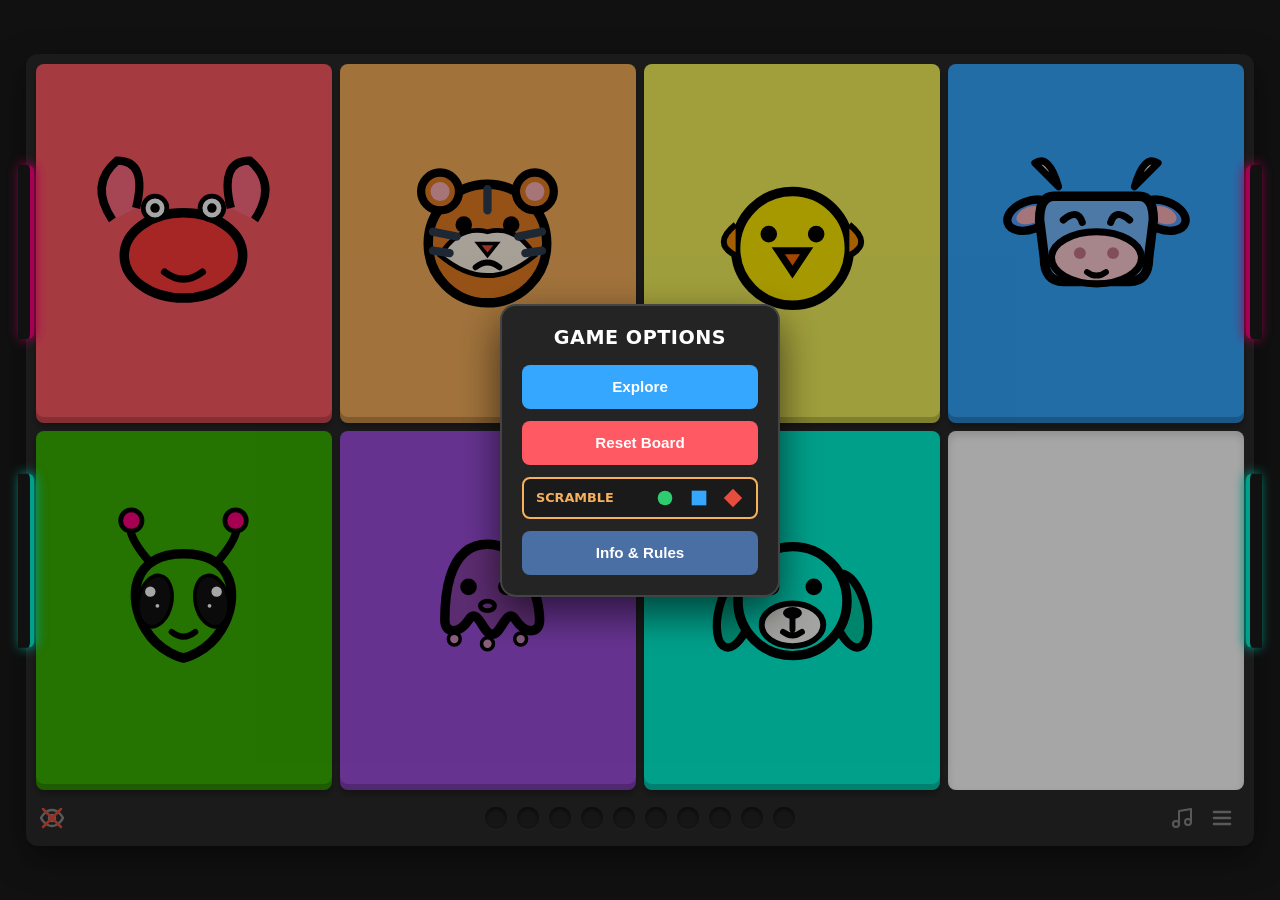
==== commit 09592d51: "Add files via upload" ====
--- a/index.html
+++ b/index.html
@@ -7,6 +7,8 @@
     <link rel="manifest" href="manifest.json">
     <meta name="apple-mobile-web-app-capable" content="yes">
     <meta name="apple-mobile-web-app-status-bar-style" content="black-translucent">
+    <meta name="apple-mobile-web-app-title" content="Slide 'n Swap">
+    <link rel="apple-touch-icon" href="icon-180.png">
 
  <script>
   // Register the service worker
@@ -17,11 +19,15 @@
   }
  </script>
     <title>Slide 'n Swap</title>
-    <!-- Change ?v=1 to ?v=2, ?v=3, etc., when you change the CSS -->
-    <link rel="stylesheet" href="style.css?v=2">
+    <link rel="stylesheet" href="style.css">
 </head>
 <body>
-
+    <div class="rotate-device-hint">
+    <div class="hint-content">
+        <span class="hint-icon">🔄</span>
+        <p>Please rotate your device to landscape mode to play.</p>
+    </div>
+</div>
     <div class="game-wrapper">
 
         <div class="game-container">
--- a/style.css
+++ b/style.css
@@ -1,33 +1,35 @@
 * {
-box-sizing: border-box;
-margin: 0;
-padding: 0;
-}
-
-/* 1. THE EMBEDDED UNDERLAY */
+    box-sizing: border-box;
+    margin: 0;
+    padding: 0;
+}
+
+/* 1. THE EMBEDDED UNDERLAY (Fills the phone's outer notch/bezel edges) */
 html {
-    background-color: #000000 !important;
+    background-color: #000000 !important; /* Pure black outer frame */
     width: 100%;
     height: 100%;
     overflow: hidden;
 }
 
-/* 2. THE PLAYING THEATER CANVAS */
+/* 2. THE PLAYING THEATER CANVAS (Your sleek game screen) */
 body {
     width: 100%;
     height: 100%;
-    background-color: #1a1a1a;
+    background-color: #1a1a1a; /* Your preferred dark charcoal canvas stays intact! */
+    
+    /* Safely bleed the charcoal background out to the screen edges, 
+       while letting the 'html' rule above keep the status borders masked */
     padding: env(safe-area-inset-top, 0) env(safe-area-inset-right, 0) env(safe-area-inset-bottom, 0) env(safe-area-inset-left, 0);
+
+    /* Keep your perfect centered layout mechanics */
     display: flex;
     justify-content: center;
     align-items: center;
     overflow: hidden;
     font-family: system-ui, -apple-system, BlinkMacSystemFont, 'Segoe UI', Roboto, sans-serif;
 }
-
-/* --- THE TRANSITION ENGINE (PORTRAIT INTO LANDSCAPE) --- */
-
-/* Master alignment container */
+/* Master alignment container - strips out extra vertical padding completely */
 .game-wrapper {
     display: flex;
     flex-direction: column;
@@ -35,66 +37,44 @@
     justify-content: center;
     width: 100%;
     height: 100%;
-    transition: transform 0.3s cubic-bezier(0.4, 0, 0.2, 1);
-}
-
-/* THE SCREEN OPTIMIZER: Default Landscape Rules */
+}
+
+/* THE VERTICAL MAXIMIZER:
+ * Instead of tracking width, we lock height to 88% of the physical screen height.
+ * Since the board matrix is a 4x2 grid (a 2:1 ratio), the width becomes exactly double that!
+ */
 .game-container {
     position: relative;
-    height: 85vh;          /* Adjusted slightly to guarantee toolbar clearance */
-    width: 170vh;          /* Locked 2:1 aspect ratio matching the grid framework */
-    max-width: 94vw;
+    height: 88vh;          /* Consumes nearly all vertical screen estate safely */
+    width: 176vh;          /* Mathematically locked 2:1 aspect ratio asset box (88 * 2) */
+    max-width: 96vw;       /* Safety guardrail so it doesn't bleed off the sides on ultra-narrow phones */
+
     background: #2a2a2a;
-    padding: 10px;
-    border-radius: 12px;
+    padding: 10px;         /* Leaner internal padding to maximize the scale of the inner grid tiles */
+    border-radius: 12px;   /* Slightly tighter corners to match the dense mobile profile */
     box-shadow: 0 12px 32px rgba(0, 0, 0, 0.5);
     display: flex;
     flex-direction: column;
-    gap: 10px;
-}
-
-/* --- SMART AUTOROTATION FALLBACK ---
- *  If the game has started (.game-active) and they are holding it vertically,
- *  we rotate the entire wrapper 90 degrees so the board layouts fit perfectly. */
-/* --- FIXED AUTOROTATION FALLBACK --- */
-@media screen and (orientation: portrait) {
-    /* 1. Spin the outer wrapper, but clamp its bounds to the vertical screen */
-    body.game-active .game-wrapper {
-        transform: rotate(90deg);
-        transform-origin: center center;
-        width: 100vh;  /* Its functional width is now the physical screen height */
-        height: 100vw; /* Its functional height is now the physical screen width */
-    }
-
-    /* 2. Redefine the board container using inverted viewport units (vw <-> vh) */
-    body.game-active .game-container {
-        /* Since we spun 90deg, 'height' controls the horizontal span on screen */
-        height: 85vw;
-        /* 'width' controls the vertical span on screen, maintaining the 2:1 ratio */
-        width: 170vw;
-        /* Clamp to the vertical screen's physical width so it can never squish */
-        max-width: 94vh;
-        max-height: 100vh;
-    }
-}
-
-/* 2x4 Grid Core */
+    gap: 10px;             /* Snug gap between tiles and the jewel track */
+}
+
+/* 2x4 Grid Core - Automatically expands to perfectly soak up the new tall container canvas */
 .grid {
     display: grid;
     grid-template-columns: repeat(4, 1fr);
     grid-template-rows: repeat(2, 1fr);
-    gap: 8px;
+    gap: 8px;              /* Tighter tile gutters for a massive, clean arcade tile look */
     flex: 1;
     width: 100%;
 }
 
-/* Skinny Jewel Dashboard Row */
+/* Skinny Jewel Dashboard Row - Sits right at the base with zero wasted margins */
 .jewel-dashboard-row {
     display: flex;
-    justify-content: space-between;
-    align-items: center;
-    width: 100%;
-    height: 36px;
+    justify-content: space-between; /* Spreads flanking zones perfectly edge-to-edge */
+    align-items: center;
+    width: 100%;
+    height: 36px;          /* Adjusted slightly to scale cleanly with 36px action buttons */
     padding: 0 4px;
 }
 
@@ -103,34 +83,37 @@
     display: flex;
     justify-content: center;
     align-items: center;
-    gap: 10px;
-    flex-grow: 1;
+    gap: 10px;             /* Generous spacing between indicators */
+    flex-grow: 1;          /* Claims the entire middle row column channel dynamically */
 }
 
 .jewel {
-    width: 22px;
-    height: 22px;
+    width: 22px;        /* Increased size from standard dots */
+    height: 22px;       /* Increased size from standard dots */
     border-radius: 50%;
-    background-color: #222222;
+    background-color: #222222; /* Sleek, dark default socket */
     box-shadow: inset 0 2px 4px rgba(0, 0, 0, 0.6), 0 1px 1px rgba(255, 255, 255, 0.05);
-    transition: all 0.25s ease-in-out;
-}
-
+    transition: all 0.25s ease-in-out; /* Smooth transition when colors snap change */
+}
+
+/* --- THE SYMMETRICAL CENTERING EQUILIBRIUM --- */
+/* We allocate identical layout footprints (2 buttons + gap = 76px) to both boundaries
+ *  to secure absolute pixel alignment for the center track element. */
 #btn-eye-solution {
 flex-basis: 76px;
 display: flex;
-justify-content: flex-start;
+justify-content: flex-start; /* Aligns eye icon flat against the far-left border */
 }
 
 .track-action-group-right {
     flex-basis: 76px;
     display: flex;
-    justify-content: flex-end;
-    align-items: center;
-    gap: 4px;
-}
-
-/* Inline Action Icons */
+    justify-content: flex-end;   /* Aligns menu icon flat against the far-right border */
+    align-items: center;
+    gap: 4px;                    /* Separation spacing between your mute and menu buttons */
+}
+
+/* Inline Action Icons Left/Right of Jewels */
 .track-action-btn {
     background: none;
     border: none;
@@ -148,16 +131,18 @@
 .track-action-btn:active { transform: scale(0.9); }
 .track-action-btn svg { width: 24px; height: 24px; }
 
+/* Optional visual feedback for the eye button itself when active vs inactive */
 #btn-eye-solution.inactive {
 opacity: 0.4;
 filter: grayscale(1);
 }
 
+/* When the eye button is active (showing solutions), hide the crossed-out slash line */
 #btn-eye-solution:not(.inactive) .eye-slash-line {
 display: none;
 }
 
-/* --- HIGH-INTENSITY NEON GLOW STATES --- */
+/* --- HIGH-INTENSITY NEON EMBEDDED GLOW STATES --- */
 .jewel.jewel-red {
     background-color: hsl(355, 100%, 60%);
     box-shadow: 0 0 14px hsl(355, 100%, 60%), inset 0 2px 2px rgba(255, 255, 255, 0.6);
@@ -175,6 +160,7 @@
     box-shadow: 0 0 14px hsl(205, 100%, 55%), inset 0 2px 2px rgba(255, 255, 255, 0.6);
 }
 .jewel.jewel-green {
+    /* 🎨 MATCHED TO TILE-5 (#38b000) */
     background-color: hsl(101, 100%, 35%);
     box-shadow: 0 0 16px hsl(101, 100%, 35%), inset 0 2px 2px rgba(255, 255, 255, 0.5);
 }
@@ -187,6 +173,7 @@
     box-shadow: 0 0 14px hsl(170, 100%, 50%), inset 0 2px 2px rgba(255, 255, 255, 0.6);
 }
 
+/* For complete unlit placeholder slots */
 .jewel.unlit {
     background-color: #1a1a1a !important;
     box-shadow: inset 0 3px 5px rgba(0, 0, 0, 0.8) !important;
@@ -215,7 +202,11 @@
     background-color: #ffffff;
     box-shadow: inset 0 4px 8px rgba(0, 0, 0, 0.15);
 }
-
+.character-slot svg {
+    width: 100%;
+    height: 100%;
+    display: block;
+}
 .character-slot {
     width: 80%;
     height: 80%;
@@ -224,7 +215,7 @@
     align-items: center;
     cursor: pointer;
 }
-
+/* Pac-Man Portals Structuring */
 /* Pac-Man Portals Structuring */
 .door {
     position: absolute;
@@ -236,9 +227,23 @@
 
 .door-left { left: -8px; border-radius: 0 6px 6px 0; }
 .door-right { right: -8px; border-radius: 6px 0 0 6px; }
-.door-top { top: 25%; transform: translateY(-50%); }
-.door-bottom { top: 75%; transform: translateY(-100%); }
-
+
+/* TOP PORTAL CONFIGURATION */
+.door-top {
+    top: 25%;
+    transform: translateY(-50%); /* Keeps default middle anchoring */
+}
+
+/* BOTTOM PORTAL CONFIGURATION */
+.door-bottom {
+    top: 75%;
+    transform: translateY(-100%); /* NEW: Pulls the element up by an extra 1/2 door height! */
+}
+
+.door-left { left: -8px; border-radius: 0 6px 6px 0; }
+.door-right { right: -8px; border-radius: 6px 0 0 6px; }
+
+/* --- Keep all your excellent neon glow states exactly the same --- */
 .door-top.door-left { border-right: 4px solid #ff007f; filter: drop-shadow(2px 0px 6px #ff007f); }
 .door-top.door-right { border-left: 4px solid #ff007f; filter: drop-shadow(-2px 0px 6px #ff007f); }
 .door-bottom.door-left { border-right: 4px solid #00f5d4; filter: drop-shadow(2px 0px 6px #00f5d4); }
@@ -246,6 +251,7 @@
 
 /* --- Full Screen Menu Overlay System --- */
 #menu-overlay, #custom-rules-overlay {
+/* Disables pinch-zoom and double-tap zoom, but allows normal vertical scrolling */
 touch-action: pan-y;
 }
 
@@ -255,16 +261,35 @@
     left: 0;
     width: 100vw;
     height: 100vh;
-    background-color: rgba(0, 0, 0, 0.6); /* Slightly darker context clarity */
-    z-index: 500; /* Pulled forward over rotated environments */
-    display: flex;
-    justify-content: center;
-    align-items: center;
+    background-color: rgba(0, 0, 0, 0.35);
+    backdrop-filter: none;
+    -webkit-backdrop-filter: none;
+    z-index: 100;
+
+    /* 1. ENABLE VERTICAL SCROLLING FOR OVERLAY */
+    overflow-y: auto;
+    -webkit-overflow-scrolling: touch; /* Buttery smooth inertial scrolling for iOS */
+
+    display: flex;
+    justify-content: center;
+
+    /*
+     2 . RECONCILE LAYOUT CRUSHING:    *
+     Using flex-start means items anchor neatly to the top when scrolling down.
+     Combining it with margins on the card keeps it centered on larger screens.
+     */
+    align-items: flex-start;
+
+    /* Give space at the bottom so the card never clips into screen margins */
+    padding: 24px 0;
+    box-sizing: border-box;
+
     opacity: 0;
     pointer-events: none;
     transition: opacity 0.2s ease;
 }
 
+/* Active overlay state toggle */
 .menu-overlay.active {
     opacity: 1;
     pointer-events: auto;
@@ -274,10 +299,18 @@
     background-color: #242424;
     border: 2px solid #444444;
     border-radius: 16px;
-    width: 290px;
+    width: 280px;
     padding: 20px;
     box-shadow: 0 16px 40px rgba(0, 0, 0, 0.6);
     text-align: center;
+
+    /*
+     3 . RESPONSIVE HOVER-CENTERING:   *
+     Setting auto margins keeps the card perfectly centered vertically on large screens,
+     but seamlessly converts to normal top-down spacing when the screen runs out of space.
+     */
+    margin: auto 0;
+
     transform: translateY(20px);
     transition: transform 0.2s ease;
 }
@@ -301,6 +334,7 @@
     gap: 12px;
 }
 
+/* Action button configurations inside overlay stack */
 .menu-btn {
     width: 100%;
     height: 44px;
@@ -319,7 +353,7 @@
 .btn-prime { background-color: #35a7ff; }
 .btn-danger { background-color: #ff5964; }
 .btn-info { background-color: #4a6fa5; }
-
+/* Custom Embedded Scramble block in the card framework */
 .menu-scramble-wrapper {
     background-color: #1a1a1a;
     border: 2px solid #f7b05b;
@@ -356,17 +390,20 @@
 .scramble-target-btn:active { transform: scale(0.85); }
 .scramble-target-btn svg { width: 100%; height: 100%; }
 
+/* Home Glow Pulsing System Rules */
 .character-slot.at-home { animation: homeGlowPulse 1.6s infinite ease-in-out; }
 @keyframes homeGlowPulse {
     0%, 100% { box-shadow: inset 0 0 12px rgba(0, 0, 0, 0.4); border-radius: 8px; }
     50% { box-shadow: inset 0 0 26px rgba(0, 0, 0, 0.9); border-radius: 8px; }
 }
 
+/* When a jewel is active/lit during gameplay */
 .jewel.lit {
     background-color: #00f5d4;
     box-shadow: 0 0 8px #00f5d4, inset 0 2px 2px rgba(255, 255, 255, 0.5);
 }
 
+/* When the game is won, flash all jewels neon green! */
 .jewel.solved {
     background-color: #2ecc71;
     box-shadow: 0 0 12px #2ecc71, inset 0 2px 2px rgba(255, 255, 255, 0.5);
@@ -378,12 +415,14 @@
     100% { filter: brightness(1.3); transform: scale(1.05); }
 }
 
+/* Mask state when the user is playing blind (solution hidden) */
 .jewel.hidden-mode {
     background-color: #2b2b36 !important;
     box-shadow: inset 0 2px 4px rgba(0, 0, 0, 0.7), 0 0 4px rgba(157, 78, 221, 0.2) !important;
     opacity: 1.0 !important;
 }
 
+/* Custom Isolated Overlay Container - Now Scrollable */
 #custom-rules-overlay {
 position: fixed;
 top: 0;
@@ -391,7 +430,7 @@
 width: 100vw;
 height: 100vh;
 background-color: rgba(0, 0, 0, 0.6);
-z-index: 600;
+z-index: 200;
 display: none;
 overflow-y: auto;
 -webkit-overflow-scrolling: touch;
@@ -399,6 +438,7 @@
 box-sizing: border-box;
 }
 
+/* The Content Card Box - Shifted to flex margins for safe scrolling */
 .custom-rules-card {
     background-color: #242424;
     border: 2px solid #f7b05b;
@@ -453,6 +493,7 @@
     font-weight: bold;
 }
 
+/* Dedicated Dismiss Button styling */
 #btn-custom-rules-close {
 width: 100%;
 height: 44px;
@@ -469,12 +510,15 @@
 #btn-custom-rules-close:active {
 transform: scale(0.97);
 }
-
+/* --- Eye Button State Modifiers --- */
+
+/* State 0: Open Eye -> Hide all slash lines */
 .track-action-btn.state-open .eye-slash-1,
 .track-action-btn.state-open .eye-slash-2 {
     display: none;
 }
 
+/* State 1: Closed Eye -> Show only the first slash line */
 .track-action-btn.state-closed .eye-slash-1 {
     display: block;
     opacity: 0.6;
@@ -483,8 +527,43 @@
     display: none;
 }
 
+/* State 2: Fully Blind Eye -> Show both lines making a distinct X overlay */
 .track-action-btn.state-blind .eye-slash-1,
 .track-action-btn.state-blind .eye-slash-2 {
     display: block;
-    stroke: #e74c3c;
-}
+    stroke: #e74c3c; /* Optional: turn lines red for a cool hardcore look */
+}
+/* By default, hide the hint completely */
+.rotate-device-hint {
+    display: none;
+    position: fixed;
+    top: 0;
+    left: 0;
+    width: 100vw;
+    height: 100vh;
+    background-color: #111111; /* Match your game background */
+    color: #ffffff;
+    z-index: 9999; /* Stay on top of everything */
+    justify-content: center;
+    align-items: center;
+    text-align: center;
+}
+
+/* 📱 ONLY show the hint if the device is held vertically (Portrait) */
+@media screen and (orientation: portrait) {
+    .rotate-device-hint {
+        display: flex;
+    }
+}
+
+/* Subtle animation to make the icon look like it's tilting */
+.hint-icon {
+    font-size: 3rem;
+    display: inline-block;
+    animation: pulseRotation 2s infinite ease-in-out;
+}
+
+@keyframes pulseRotation {
+    0%, 100% { transform: rotate(0deg); }
+    50% { transform: rotate(-90deg); }
+}
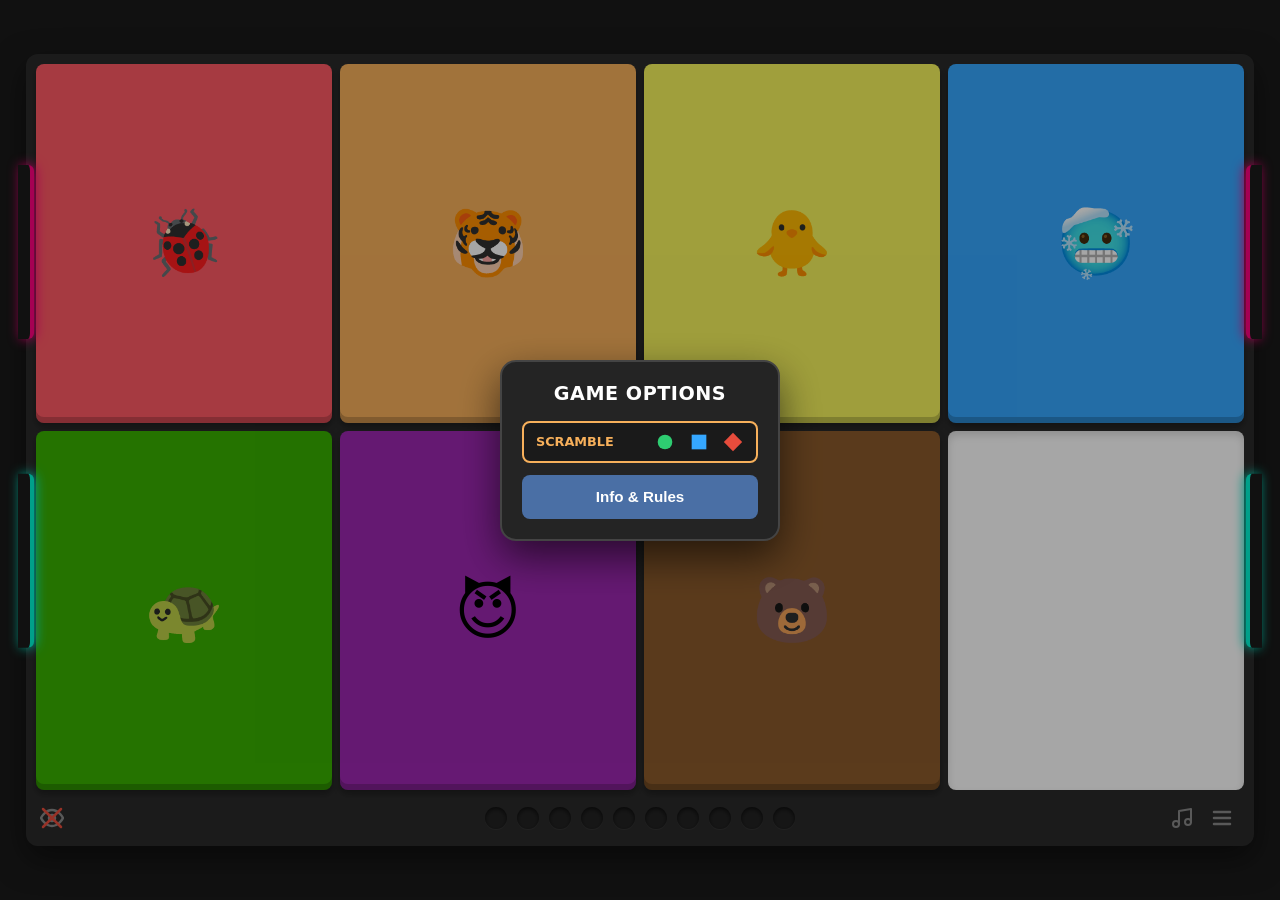
==== commit c5a2c2b8: "Add files via upload" ====
--- a/index.html
+++ b/index.html
@@ -102,9 +102,6 @@
                 <h2 class="menu-title">Game Options</h2>
 
                 <div class="menu-button-stack">
-                    <button id="menu-btn-continue" class="menu-btn btn-prime">Continue</button>
-
-                    <button id="menu-btn-reset" class="menu-btn btn-danger">Reset Board</button>
 
                     <div class="menu-scramble-wrapper">
                         <span class="scramble-mini-label">Scramble</span>
@@ -121,7 +118,9 @@
                         </div>
                     </div>
 
-                    <button id="menu-btn-info" class="menu-btn btn-info">Info &amp; Rules</button>
+                    <a href="https://markmcla74.github.io/slide-n-swap/info.html" style="text-decoration: none; display: block; width: 100%;">
+                        <button id="menu-btn-info" class="menu-btn btn-info">Info &amp; Rules</button>
+                     </a>
                 </div>
             </div>
         </div>
--- a/style.css
+++ b/style.css
@@ -168,9 +168,9 @@
     background-color: hsl(275, 100%, 60%);
     box-shadow: 0 0 14px hsl(275, 100%, 60%), inset 0 2px 2px rgba(255, 255, 255, 0.6);
 }
-.jewel.jewel-teal {
-    background-color: hsl(170, 100%, 50%);
-    box-shadow: 0 0 14px hsl(170, 100%, 50%), inset 0 2px 2px rgba(255, 255, 255, 0.6);
+.jewel.jewel-brown {
+    background-color: hsl(30, 70%, 40%); /* Rich, warm chocolate brown */
+    box-shadow: 0 0 14px hsl(35, 100%, 55%), inset 0 2px 2px rgba(255, 255, 255, 0.6); /* Golden amber glow */
 }
 
 /* For complete unlit placeholder slots */
@@ -196,8 +196,8 @@
 .tile-3 { background-color: #f5f35c; }
 .tile-4 { background-color: #35a7ff; }
 .tile-5 { background-color: #38b000; }
-.tile-6 { background-color: #9d4edd; }
-.tile-7 { background-color: #00f5d4; }
+.tile-6 { background-color: #9c27b0; }
+.tile-7 { background-color: #8b5a2b; }
 .tile-empty {
     background-color: #ffffff;
     box-shadow: inset 0 4px 8px rgba(0, 0, 0, 0.15);
@@ -252,7 +252,7 @@
 /* --- Full Screen Menu Overlay System --- */
 #menu-overlay, #custom-rules-overlay {
 /* Disables pinch-zoom and double-tap zoom, but allows normal vertical scrolling */
-touch-action: pan-y;
+touch-action: pan-y !important;
 }
 
 .menu-overlay {
@@ -273,12 +273,7 @@
     display: flex;
     justify-content: center;
 
-    /*
-     2 . RECONCILE LAYOUT CRUSHING:    *
-     Using flex-start means items anchor neatly to the top when scrolling down.
-     Combining it with margins on the card keeps it centered on larger screens.
-     */
-    align-items: flex-start;
+    align-items: center; /* 1. Let Flexbox handle the default centering */
 
     /* Give space at the bottom so the card never clips into screen margins */
     padding: 24px 0;
@@ -309,7 +304,7 @@
      Setting auto margins keeps the card perfectly centered vertically on large screens,
      but seamlessly converts to normal top-down spacing when the screen runs out of space.
      */
-    margin: auto 0;
+    margin: 0;
 
     transform: translateY(20px);
     transition: transform 0.2s ease;
@@ -391,10 +386,31 @@
 .scramble-target-btn svg { width: 100%; height: 100%; }
 
 /* Home Glow Pulsing System Rules */
-.character-slot.at-home { animation: homeGlowPulse 1.6s infinite ease-in-out; }
+.character-slot.at-home {
+    /* Merges your original pulse animation with a scale and brightness transition */
+    animation: homeGlowPulse 1.6s infinite ease-in-out;
+    transition: transform 0.3s ease;
+}
+
 @keyframes homeGlowPulse {
-    0%, 100% { box-shadow: inset 0 0 12px rgba(0, 0, 0, 0.4); border-radius: 8px; }
-    50% { box-shadow: inset 0 0 26px rgba(0, 0, 0, 0.9); border-radius: 8px; }
+    0%, 100% {
+        /* Your original inner shadow */
+        box-shadow: inset 0 0 12px rgba(0, 0, 0, 0.4);
+        border-radius: 8px;
+
+        /* New: A crisp, sharp white outline effect to make the emoji pop */
+        filter: drop-shadow(0px 0px 4px rgba(255, 255, 255, 0.6));
+        transform: scale(1.0);
+    }
+    50% {
+        /* Your original intense inner shadow */
+        box-shadow: inset 0 0 26px rgba(0, 0, 0, 0.9);
+        border-radius: 8px;
+
+        /* New: The glow intensifies and the emoji breathes outward slightly */
+        filter: drop-shadow(0px 0px 14px rgba(255, 255, 255, 1));
+        transform: scale(1.04);
+    }
 }
 
 /* When a jewel is active/lit during gameplay */
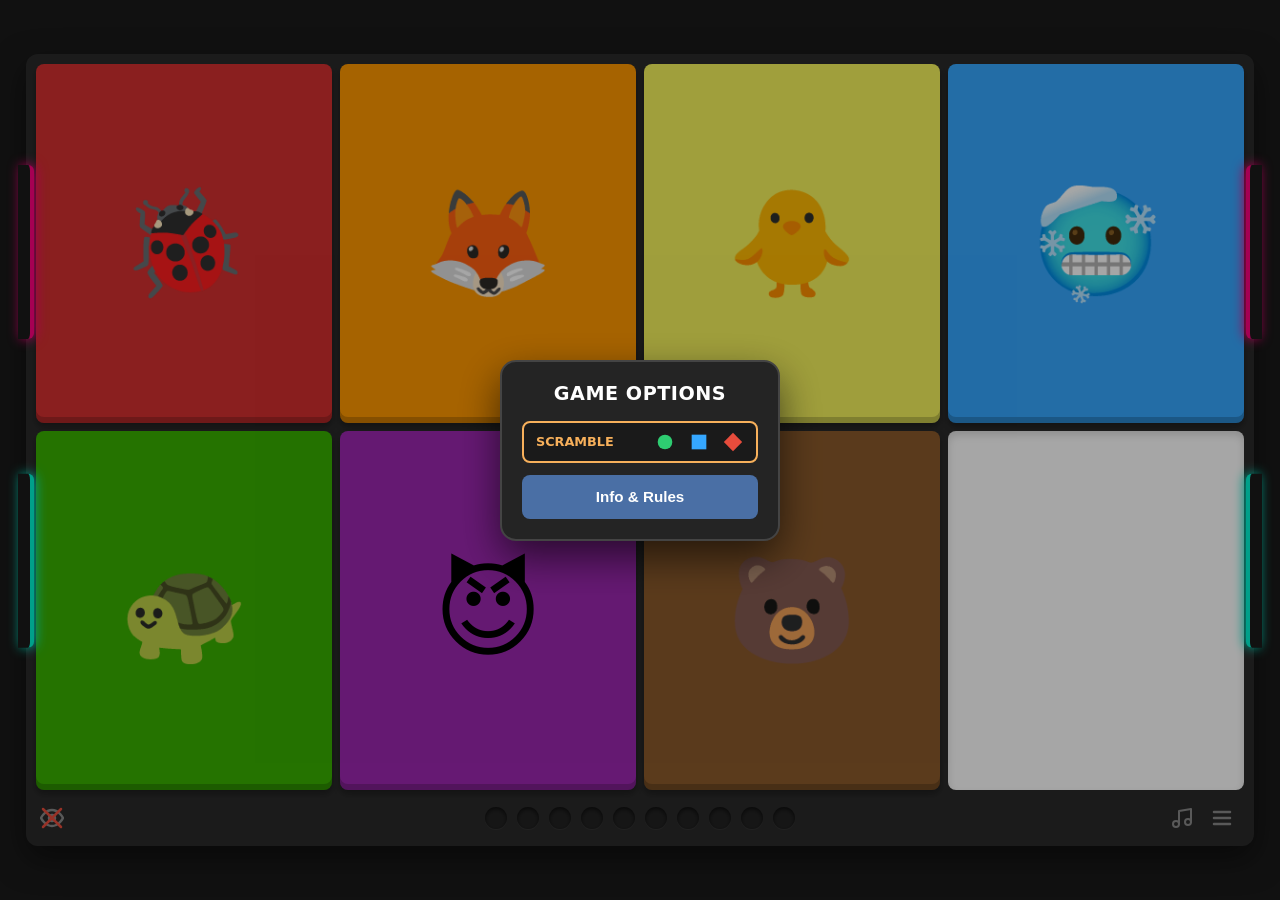
==== commit aedcbef0: "Add files via upload" ====
--- a/index.html
+++ b/index.html
@@ -118,7 +118,7 @@
                         </div>
                     </div>
 
-                    <a href="https://markmcla74.github.io/slide-n-swap/info.html" style="text-decoration: none; display: block; width: 100%;">
+                    <a href="info.html" style="text-decoration: none; display: block; width: 100%;">
                         <button id="menu-btn-info" class="menu-btn btn-info">Info &amp; Rules</button>
                      </a>
                 </div>
--- a/style.css
+++ b/style.css
@@ -191,8 +191,8 @@
     user-select: none;
 }
 
-.tile-1 { background-color: #ff5964; }
-.tile-2 { background-color: #f7b05b; }
+.tile-1 { background-color: #d32f2f; }
+.tile-2 { background-color: #ff9800; }
 .tile-3 { background-color: #f5f35c; }
 .tile-4 { background-color: #35a7ff; }
 .tile-5 { background-color: #38b000; }
@@ -384,6 +384,19 @@
 
 .scramble-target-btn:active { transform: scale(0.85); }
 .scramble-target-btn svg { width: 100%; height: 100%; }
+
+/* 1. Mobile Baseline (Your sweet spot for phones) */
+.emoji-text {
+    font-size: 4.0rem; /* Keeps the perfect look you already love on mobile */
+    transition: font-size 0.15s ease;
+}
+
+/* 2. Desktop Boost (Pumps up the size on computers) */
+@media (min-width: 768px) {
+    .emoji-text {
+        font-size: 6.5rem; /* Substantially larger to fully occupy big desktop tiles */
+    }
+}
 
 /* Home Glow Pulsing System Rules */
 .character-slot.at-home {
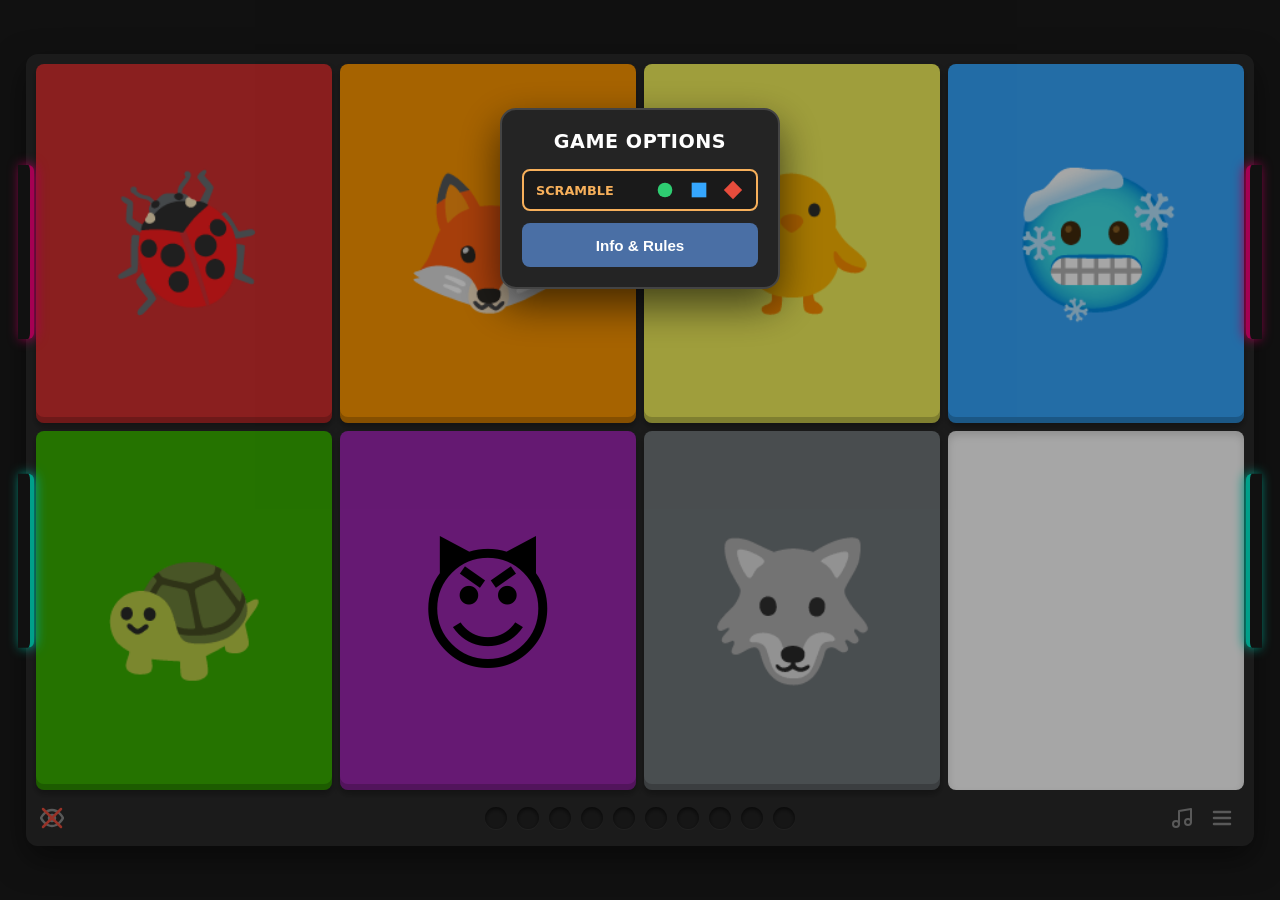
==== commit 75df420f: "Add files via upload" ====
--- a/index.html
+++ b/index.html
@@ -126,33 +126,7 @@
         </div>
 
     </div>
-    <div id="custom-rules-overlay">
-    <div class="custom-rules-card">
-        <h2 class="custom-rules-title">How to Play</h2>
 
-       <div class="custom-rules-body">
-  <ul>
-    <li><strong>Goal:</strong> Scramble the puzzle, then return each colored character to the tile that matches its color.</li>
-    <li><strong>Slide &amp; Swap:</strong> Slide a character into an open tile. Whenever you move a character, its two neighbors swap places too!</li>
-    <li><strong>Pac-Man Doors:</strong> Moving off the left or right edges wraps characters around to the opposite side. (Yes, characters wrapped around opposite edges count as neighbors!)</li>
-    <li><strong>Hints:</strong> Tap the closed Eye icon to view the exact sequence of moves needed to solve the puzzle.</li>
-</ul>
-    <div class="custom-rules-footer">
-        <p>Theoretical Basis:</p>
-        <a href="https://homepages.gac.edu/~jsiehler/games/slideSwap-start.html" target="_blank">
-            Slide &amp; Swap on Cubic Graphs ↗
-        </a>
-        
-        <p style="margin-top: 10px;">Audio Credit:</p>
-        <a href="https://www.youtube.com/@GoldenPalmRecorders/featured" target="_blank">
-            Nebula, Artist: The Grey Room ↗
-        </a>
-    </div>
-</div>
-
-        <button id="btn-custom-rules-close">Back to Menu</button>
-    </div>
-</div>
     <script src="puzzle_library_final.js"></script>
     <script src="animal_templates.js"></script>
     <script src="app.js"></script>
--- a/style.css
+++ b/style.css
@@ -168,9 +168,9 @@
     background-color: hsl(275, 100%, 60%);
     box-shadow: 0 0 14px hsl(275, 100%, 60%), inset 0 2px 2px rgba(255, 255, 255, 0.6);
 }
-.jewel.jewel-brown {
-    background-color: hsl(30, 70%, 40%); /* Rich, warm chocolate brown */
-    box-shadow: 0 0 14px hsl(35, 100%, 55%), inset 0 2px 2px rgba(255, 255, 255, 0.6); /* Golden amber glow */
+.jewel.jewel-gray {
+    background-color: hsl(200, 8%, 50%); /* Clean, balanced slate gray */
+    box-shadow: 0 0 14px hsl(200, 10%, 75%), inset 0 2px 2px rgba(255, 255, 255, 0.6); /* Bright silver-ash glow */
 }
 
 /* For complete unlit placeholder slots */
@@ -197,7 +197,7 @@
 .tile-4 { background-color: #35a7ff; }
 .tile-5 { background-color: #38b000; }
 .tile-6 { background-color: #9c27b0; }
-.tile-7 { background-color: #8b5a2b; }
+.tile-7 { background-color: #70777a; }
 .tile-empty {
     background-color: #ffffff;
     box-shadow: inset 0 4px 8px rgba(0, 0, 0, 0.15);
@@ -268,15 +268,17 @@
 
     /* 1. ENABLE VERTICAL SCROLLING FOR OVERLAY */
     overflow-y: auto;
-    -webkit-overflow-scrolling: touch; /* Buttery smooth inertial scrolling for iOS */
-
-    display: flex;
-    justify-content: center;
-
-    align-items: center; /* 1. Let Flexbox handle the default centering */
-
-    /* Give space at the bottom so the card never clips into screen margins */
-    padding: 24px 0;
+    -webkit-overflow-scrolling: touch;
+
+    display: flex;
+    justify-content: center;
+
+    /* CHANGE HERE: Shift from 'center' to 'flex-start' */
+    align-items: flex-start;
+
+    /* CHANGE HERE: Add generous top padding to place it beautifully,
+     *      and a large bottom safety buffer for the iOS home bar */
+    padding: 12vh 0 60px 0;
     box-sizing: border-box;
 
     opacity: 0;
@@ -299,11 +301,7 @@
     box-shadow: 0 16px 40px rgba(0, 0, 0, 0.6);
     text-align: center;
 
-    /*
-     3 . RESPONSIVE HOVER-CENTERING:   *
-     Setting auto margins keeps the card perfectly centered vertically on large screens,
-     but seamlessly converts to normal top-down spacing when the screen runs out of space.
-     */
+    /* CHANGE HERE: Reset the margin cleanly since parent padding handles it now */
     margin: 0;
 
     transform: translateY(20px);
@@ -394,7 +392,7 @@
 /* 2. Desktop Boost (Pumps up the size on computers) */
 @media (min-width: 768px) {
     .emoji-text {
-        font-size: 6.5rem; /* Substantially larger to fully occupy big desktop tiles */
+        font-size: 8.5rem; /* Substantially larger to fully occupy big desktop tiles */
     }
 }
 
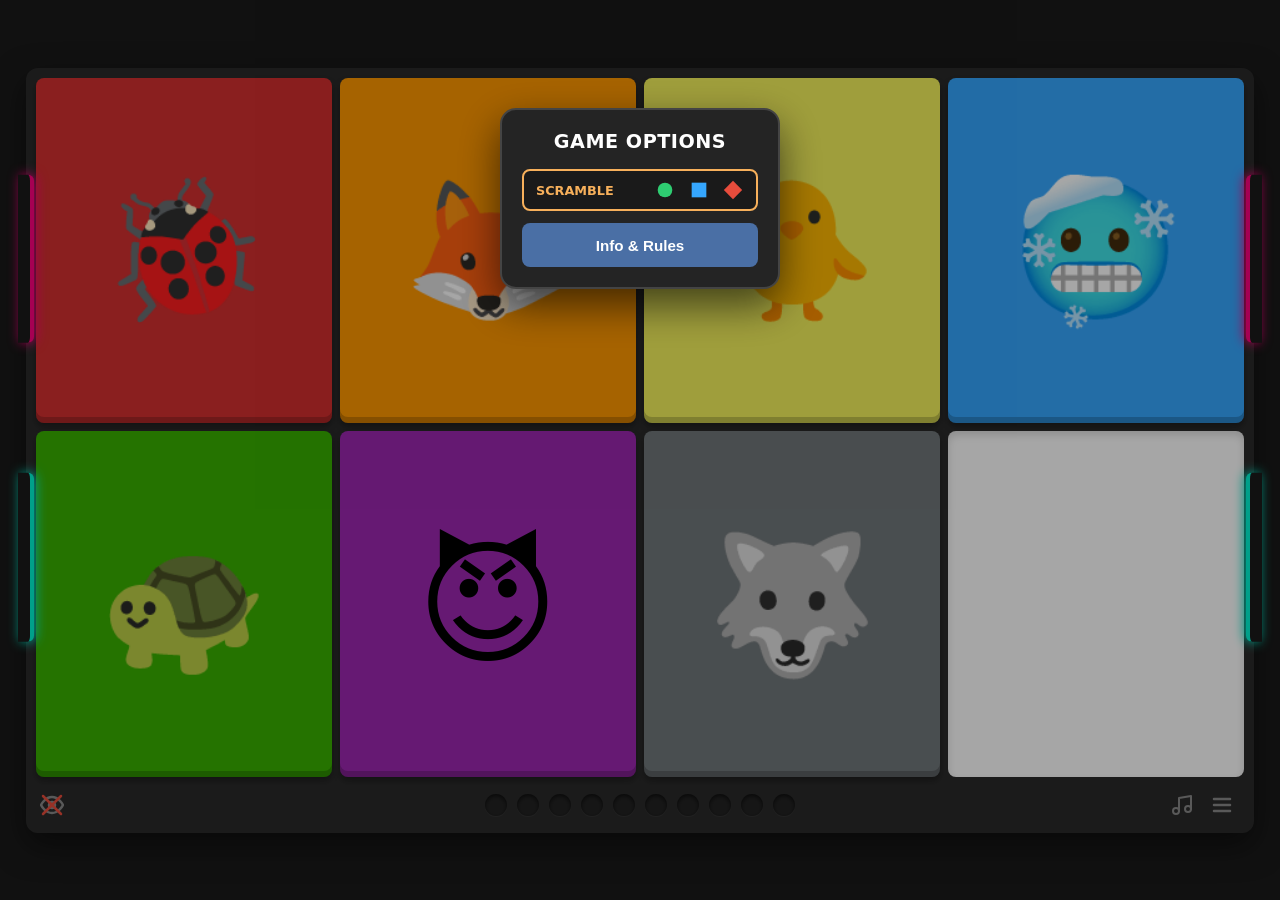
==== commit f2251f77: "Add files via upload" ====
--- a/index.html
+++ b/index.html
@@ -118,9 +118,9 @@
                         </div>
                     </div>
 
-                    <a href="info.html" style="text-decoration: none; display: block; width: 100%;">
-                        <button id="menu-btn-info" class="menu-btn btn-info">Info &amp; Rules</button>
-                     </a>
+                    <a href="https://github.com/markmcla74/slide-n-swap/blob/main/README.md" style="text-decoration: none; display: block; width: 100%;" target="_blank" rel="noopener noreferrer">
+    <button id="menu-btn-info" class="menu-btn btn-info">Info &amp; Rules</button>
+</a>
                 </div>
             </div>
         </div>
--- a/style.css
+++ b/style.css
@@ -4,22 +4,22 @@
     padding: 0;
 }
 
-/* 1. THE EMBEDDED UNDERLAY (Fills the phone's outer notch/bezel edges) */
 html {
     background-color: #000000 !important; /* Pure black outer frame */
     width: 100%;
     height: 100%;
+    height: 100svh; /* iOS Fix: Set structural height to true visible viewport */
     overflow: hidden;
 }
 
-/* 2. THE PLAYING THEATER CANVAS (Your sleek game screen) */
+/* 2. THE PLAYING THEATER CANVAS */
 body {
     width: 100%;
     height: 100%;
-    background-color: #1a1a1a; /* Your preferred dark charcoal canvas stays intact! */
-    
-    /* Safely bleed the charcoal background out to the screen edges, 
-       while letting the 'html' rule above keep the status borders masked */
+    height: 100svh; /* iOS Fix: Match the true visible viewport */
+    background-color: #1a1a1a;
+
+    /* Safely bleed the charcoal background out to the screen edges */
     padding: env(safe-area-inset-top, 0) env(safe-area-inset-right, 0) env(safe-area-inset-bottom, 0) env(safe-area-inset-left, 0);
 
     /* Keep your perfect centered layout mechanics */
@@ -28,7 +28,9 @@
     align-items: center;
     overflow: hidden;
     font-family: system-ui, -apple-system, BlinkMacSystemFont, 'Segoe UI', Roboto, sans-serif;
-}
+    box-sizing: border-box;
+}
+
 /* Master alignment container - strips out extra vertical padding completely */
 .game-wrapper {
     display: flex;
@@ -40,34 +42,42 @@
 }
 
 /* THE VERTICAL MAXIMIZER:
- * Instead of tracking width, we lock height to 88% of the physical screen height.
- * Since the board matrix is a 4x2 grid (a 2:1 ratio), the width becomes exactly double that!
+ * Now safely anchored to Short Viewport Height (svh) to accommodate iOS overlays.
  */
 .game-container {
     position: relative;
-    height: 88vh;          /* Consumes nearly all vertical screen estate safely */
-    width: 176vh;          /* Mathematically locked 2:1 aspect ratio asset box (88 * 2) */
+
+    /* Fallbacks for older browsers */
+    height: 88vh;
+    width: 176vh;
+
+    /* Modern Viewport Fix: Locks the 2:1 ratio to the *visible* screen height */
+    height: 85svh;          /* Slightly reduced from 88 to perfectly respect iOS home indicator bars */
+    width: 170svh;          /* Mathematically locked 2:1 aspect ratio asset box (85 * 2) */
+
     max-width: 96vw;       /* Safety guardrail so it doesn't bleed off the sides on ultra-narrow phones */
 
     background: #2a2a2a;
-    padding: 10px;         /* Leaner internal padding to maximize the scale of the inner grid tiles */
-    border-radius: 12px;   /* Slightly tighter corners to match the dense mobile profile */
+    padding: 10px;
+    border-radius: 12px;
     box-shadow: 0 12px 32px rgba(0, 0, 0, 0.5);
     display: flex;
     flex-direction: column;
-    gap: 10px;             /* Snug gap between tiles and the jewel track */
-}
-
-/* 2x4 Grid Core - Automatically expands to perfectly soak up the new tall container canvas */
+    gap: 10px;
+    box-sizing: border-box; /* Crucial to prevent padding from expanding the calculated 2:1 box width/height */
+}
+
+/* 2x4 Grid Core - Safe for both Android and iOS Safari */
 .grid {
     display: grid;
     grid-template-columns: repeat(4, 1fr);
-    grid-template-rows: repeat(2, 1fr);
-    gap: 8px;              /* Tighter tile gutters for a massive, clean arcade tile look */
+    grid-template-rows: repeat(2, minmax(0, 1fr)); /* Rigid container-clamped heights */
+    gap: 8px;
     flex: 1;
     width: 100%;
-}
-
+    align-items: stretch;
+    justify-items: stretch;
+}
 /* Skinny Jewel Dashboard Row - Sits right at the base with zero wasted margins */
 .jewel-dashboard-row {
     display: flex;
@@ -180,6 +190,8 @@
 }
 
 /* Base Tile Styling Elements */
+/* Base Tile Styling Elements */
+/* Base Tile Styling Elements */
 .tile {
     position: relative;
     border-radius: 8px;
@@ -189,6 +201,8 @@
     box-shadow: inset 0 -6px 0 rgba(0, 0, 0, 0.2), 0 4px 6px rgba(0, 0, 0, 0.3);
     overflow: hidden;
     user-select: none;
+
+    /* REMOVED container-type to stop Safari from guessing layout widths */
 }
 
 .tile-1 { background-color: #d32f2f; }
@@ -383,16 +397,43 @@
 .scramble-target-btn:active { transform: scale(0.85); }
 .scramble-target-btn svg { width: 100%; height: 100%; }
 
-/* 1. Mobile Baseline (Your sweet spot for phones) */
+/* 1. Mobile Fluid Baseline (Perfect for both Android & iPhone screens)
+ *  By tying font size to the short viewport height (svh), the emojis scale
+ *  proportionally with the game container, preventing row stretching. */
+/* Container-Relative Emojis (Perfectly uniform across Android, iOS Safari, and Desktop) */
+/* Container-Relative Emojis */
+/* Container-Relative Emojis (Perfect, stable scaling everywhere) */
 .emoji-text {
-    font-size: 4.0rem; /* Keeps the perfect look you already love on mobile */
+    /* Hard target: Make the text boundary box consume exactly 60% of its tile */
+    width: 60%;
+    height: 60%;
+    aspect-ratio: 1 / 1;
+
+    /* Use a fluid viewport layout fallback that plays nice inside aspect-ratio boxes */
+    font-size: 3.5rem;
+
+    line-height: 1;
+    display: flex;
+    align-items: center;
+    justify-content: center;
+
+    position: absolute;
+    top: 50%;
+    left: 50%;
+    transform: translate(-50%, -50%);
+
+    pointer-events: none;
     transition: font-size 0.15s ease;
 }
 
-/* 2. Desktop Boost (Pumps up the size on computers) */
-@media (min-width: 768px) {
+
+
+/* Desktop Boost */
+@media (min-width: 1100px) {
     .emoji-text {
-        font-size: 8.5rem; /* Substantially larger to fully occupy big desktop tiles */
+        width: 70%;
+        height: 70%;
+        font-size: 8.5rem;
     }
 }
 
